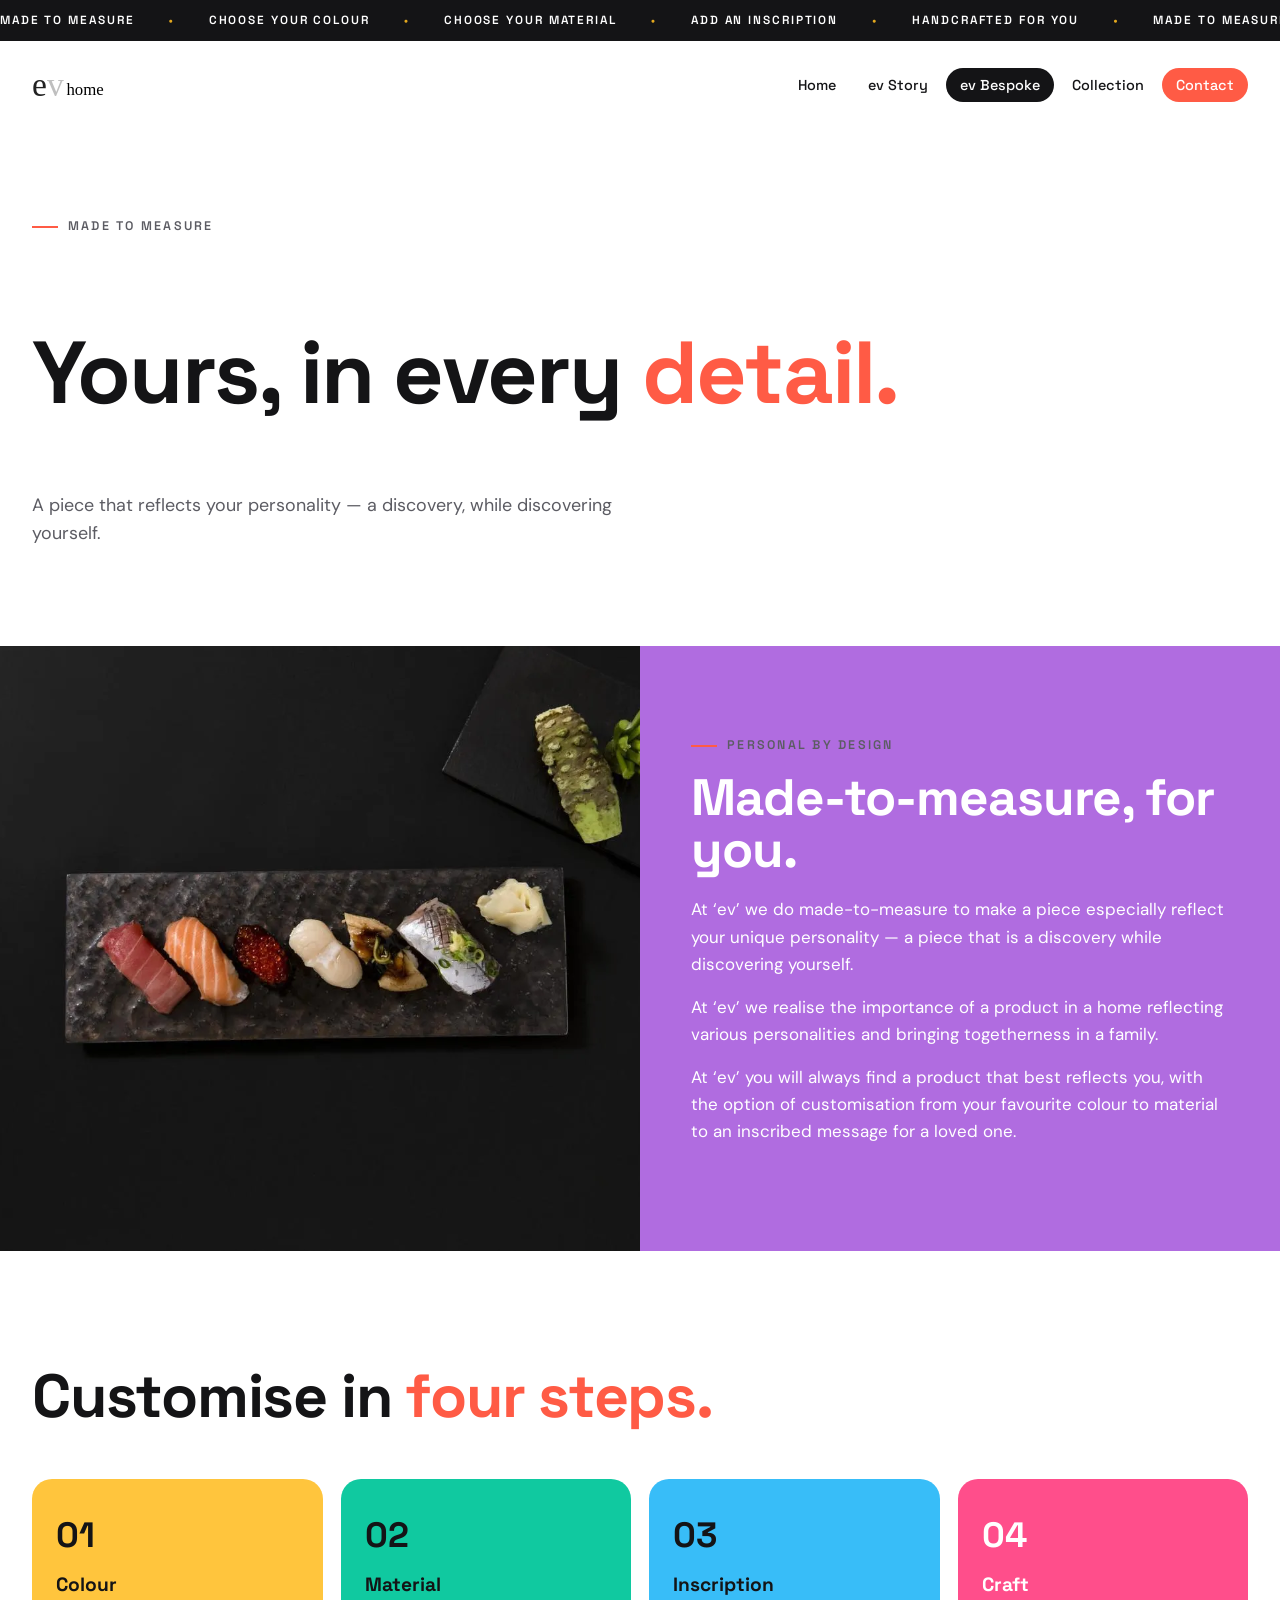
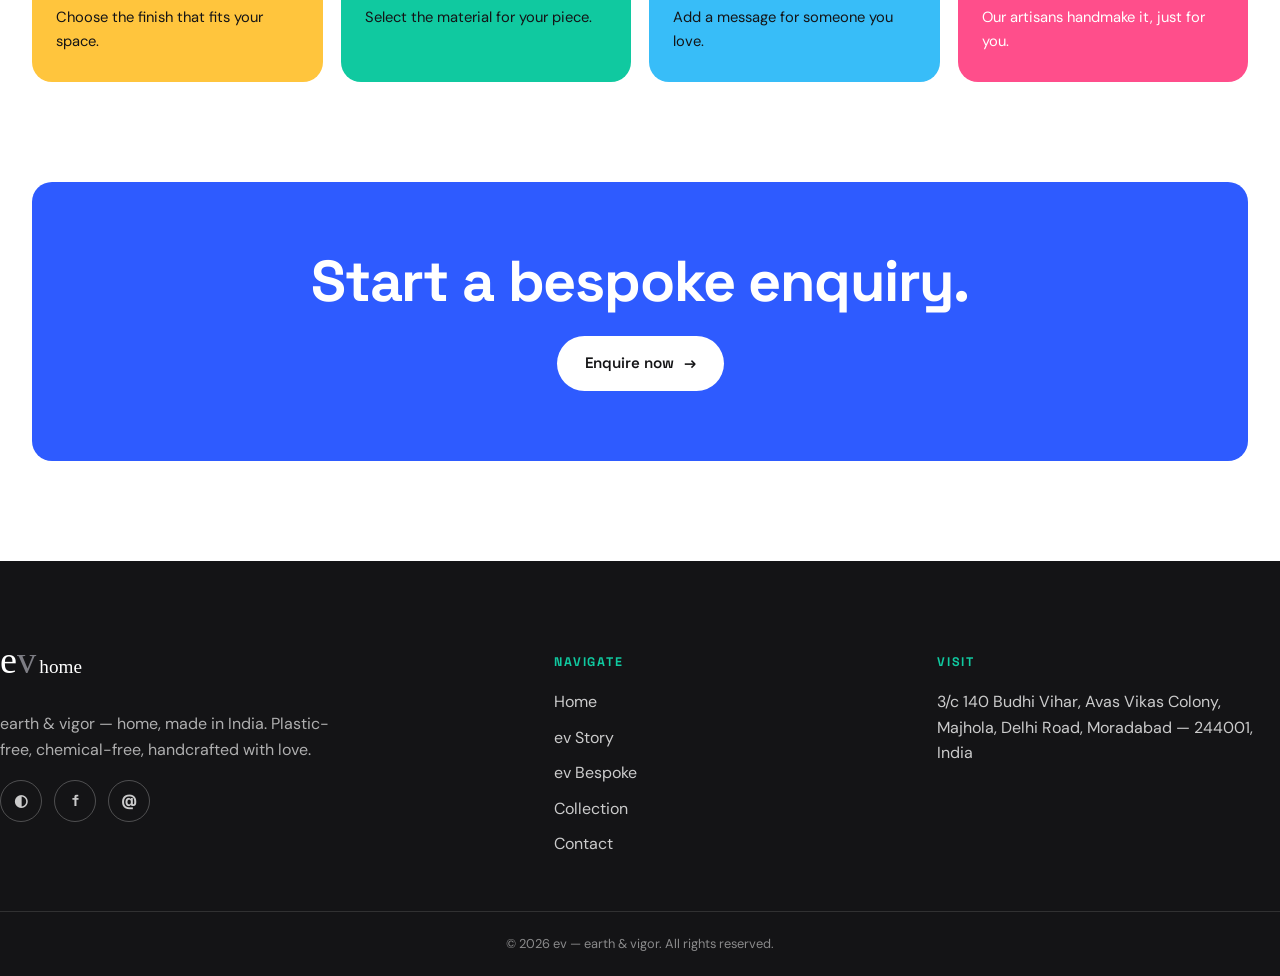
==== bespoke.html @ 155ddf4b "PDF revisions round 2: hero image slider, scrolling ev-promise band, black/mustard scrolling bar, wh" ====
<!doctype html>
<html lang="en">
<head>
  <meta charset="UTF-8" />
  <meta name="viewport" content="width=device-width, initial-scale=1.0" />
  <title>ev Bespoke — ev</title>
  <link rel="preconnect" href="https://fonts.googleapis.com" />
  <link rel="preconnect" href="https://fonts.gstatic.com" crossorigin />
  <link href="https://fonts.googleapis.com/css2?family=Space+Grotesk:wght@400;500;600;700&family=DM+Sans:opsz,wght@9..40,400;9..40,500;9..40,600&display=swap" rel="stylesheet" />
  <link rel="stylesheet" href="css/style.css" />
</head>
<body>

<div class="ticker" aria-hidden="true">
  <div class="ticker__track">
    <span>Made to measure</span><span>Choose your colour</span><span>Choose your material</span><span>Add an inscription</span><span>Handcrafted for you</span>
    <span>Made to measure</span><span>Choose your colour</span><span>Choose your material</span><span>Add an inscription</span><span>Handcrafted for you</span>
  </div>
</div>

<header class="site-header">
  <div class="wrap">
    <a href="index.html" class="logo" aria-label="ev — home"><span class="logo-e">e</span><span class="logo-v">v</span><span class="logo-home">home</span></a>
    <nav>
      <ul class="nav-links">
        <li><a href="index.html">Home</a></li>
        <li><a href="brand-story.html">ev Story</a></li>
        <li><a href="bespoke.html" aria-current="page">ev Bespoke</a></li>
        <li><a href="collection.html">Collection</a></li>
        <li><a href="contact.html" class="nav-cta">Contact</a></li>
      </ul>
    </nav>
    <button class="nav-toggle" aria-label="Toggle menu">&#9776;</button>
  </div>
</header>

<main>
  <section class="page-hero">
    <div class="wrap">
      <span class="eyebrow">Made to measure</span>
      <h1 class="reveal">Yours, in every <span style="color:var(--coral);">detail.</span></h1>
      <p class="reveal d1">A piece that reflects your personality — a discovery, while discovering yourself.</p>
    </div>
  </section>

  <section style="padding:0;">
    <div class="panel-grid">
      <div class="panel-media" style="background-image:url('images/story/table-setting.webp');"></div>
      <div class="panel-color bg-lilac reveal">
        <span class="eyebrow">Personal by design</span>
        <h2>Made-to-measure, for you.</h2>
        <p>At ‘ev’ we do made-to-measure to make a piece especially reflect your unique personality — a piece that is a discovery while discovering yourself.</p>
        <p>At ‘ev’ we realise the importance of a product in a home reflecting various personalities and bringing togetherness in a family.</p>
        <p>At ‘ev’ you will always find a product that best reflects you, with the option of customisation from your favourite colour to material to an inscribed message for a loved one.</p>
      </div>
    </div>
  </section>

  <section>
    <div class="wrap">
      <div class="section-head reveal"><h2 class="section-title">Customise in <span class="mark">four steps.</span></h2></div>
      <div class="steps">
        <div class="step reveal"><p class="num">01</p><p class="label">Colour</p><p>Choose the finish that fits your space.</p></div>
        <div class="step reveal d1"><p class="num">02</p><p class="label">Material</p><p>Select the material for your piece.</p></div>
        <div class="step reveal d2"><p class="num">03</p><p class="label">Inscription</p><p>Add a message for someone you love.</p></div>
        <div class="step reveal d3"><p class="num">04</p><p class="label">Craft</p><p>Our artisans handmake it, just for you.</p></div>
      </div>
    </div>
  </section>

  <section style="padding-top:0;">
    <div class="wrap">
      <div class="cta bg-cobalt reveal" style="color:#fff;">
        <h2>Start a bespoke enquiry.</h2>
        <a class="btn" style="background:#fff;color:var(--ink);" href="contact.html">Enquire now <span class="arrow">→</span></a>
      </div>
    </div>
  </section>
</main>

<footer class="site-footer">
  <div class="wrap footer-grid">
    <div>
      <p class="brand"><span class="logo-e">e</span><span class="logo-v">v</span><span class="logo-home">home</span></p>
      <p class="tag">earth &amp; vigor — home, made in India. Plastic-free, chemical-free, handcrafted with love.</p>
      <div class="social"><a href="#" aria-label="Instagram">◐</a><a href="#" aria-label="Facebook">f</a><a href="#" aria-label="Email">@</a></div>
    </div>
    <div>
      <p class="col-title">Navigate</p>
      <ul>
        <li><a href="index.html">Home</a></li>
        <li><a href="brand-story.html">ev Story</a></li>
        <li><a href="bespoke.html">ev Bespoke</a></li>
        <li><a href="collection.html">Collection</a></li>
        <li><a href="contact.html">Contact</a></li>
      </ul>
    </div>
    <div>
      <p class="col-title">Visit</p>
      <p>3/c 140 Budhi Vihar, Avas Vikas Colony, Majhola, Delhi Road, Moradabad — 244001, India</p>
    </div>
  </div>
  <div class="footer-bottom">&copy; 2026 ev — earth &amp; vigor. All rights reserved.</div>
</footer>

<button class="to-top" aria-label="Back to top">&#8593;</button>

<script src="js/data.js"></script>
<script src="js/gallery.js"></script>
</body>
</html>
---- css/style.css ----
/* =============================================================
   ev — earth & vigor  |  v2 design system
   Airy, playful, bold colour-blocks. Big full-bleed gallery.
   Logo stays Times New Roman two-tone (per brand doc).
   ============================================================= */

:root {
  --bg: #ffffff;
  --bg-soft: #f6f4ef;
  --ink: #141416;
  --ink-soft: #5c5c63;
  --line: #ecece6;

  /* bold playful accents */
  --coral: #ff5b45;
  --mint: #10c9a0;
  --yellow: #ffc53d;
  --cobalt: #2e5bff;
  --lilac: #b06ce0;
  --pink: #ff4e8b;
  --sky: #38bdf8;
  --lime: #b7e04a;
  --mustard: #e3a81e;

  /* logo colours straight from ev logo.docx */
  --logo-e: #222222;
  --logo-v: #bfbfbf;

  --font-display: "Space Grotesk", "Arial Narrow", sans-serif;
  --font-body: "DM Sans", system-ui, sans-serif;
  --font-logo: "Times New Roman", Times, serif;

  --radius: 20px;
  --shadow: 0 24px 60px rgba(20, 20, 22, 0.16);
  --wrap: 1280px;
}

* { box-sizing: border-box; }
html { scroll-behavior: smooth; }
body {
  margin: 0;
  background: var(--bg);
  color: var(--ink);
  font-family: var(--font-body);
  line-height: 1.6;
  -webkit-font-smoothing: antialiased;
  overflow-x: hidden;
}
a { color: inherit; text-decoration: none; }
img { max-width: 100%; display: block; }
::selection { background: var(--yellow); color: var(--ink); }

.wrap { max-width: var(--wrap); margin: 0 auto; padding: 0 32px; }

h1, h2, h3 { font-family: var(--font-display); font-weight: 700; letter-spacing: -0.02em; line-height: 1.02; }

.eyebrow {
  display: inline-flex; align-items: center; gap: 10px;
  font-family: var(--font-display);
  font-size: 0.78rem; font-weight: 600;
  letter-spacing: 0.18em; text-transform: uppercase;
  color: var(--ink-soft);
}
.eyebrow::before { content: ""; width: 26px; height: 2px; background: var(--coral); }

/* ---------- Ticker ---------- */
.ticker {
  background: var(--ink);
  color: #fff;
  overflow: hidden; white-space: nowrap;
}
.ticker__track { display: inline-flex; gap: 34px; padding: 11px 0; animation: marquee 30s linear infinite; will-change: transform; }
.ticker:hover .ticker__track { animation-play-state: paused; }
.ticker span { font-family: var(--font-display); font-size: 0.74rem; font-weight: 600; letter-spacing: 0.16em; text-transform: uppercase; display: inline-flex; align-items: center; gap: 34px; }
.ticker span::after { content: "●"; color: var(--mustard); font-size: 0.6em; }
@keyframes marquee { from { transform: translateX(0); } to { transform: translateX(-50%); } }

/* ---------- Header ---------- */
.site-header {
  position: sticky; top: 0; z-index: 60;
  background: rgba(255, 255, 255, 0.86);
  backdrop-filter: blur(12px);
  border-bottom: 1px solid transparent;
  transition: border-color 0.3s ease, box-shadow 0.3s ease;
}
.site-header.scrolled { border-color: var(--line); box-shadow: 0 6px 24px rgba(20, 20, 22, 0.05); }
.site-header .wrap { display: flex; align-items: center; justify-content: space-between; height: 88px; }

.logo { font-family: var(--font-logo); font-size: 2.1rem; line-height: 1; display: inline-flex; align-items: baseline; }
.logo-e { color: var(--logo-e); }
.logo-v { color: var(--logo-v); }
.logo-home { font-family: var(--font-logo); font-size: 0.5em; color: #000; margin-left: 0.16em; align-self: flex-end; padding-bottom: 0.16em; }

.nav-links { display: flex; gap: 4px; list-style: none; margin: 0; padding: 0; align-items: center; }
.nav-links a {
  font-family: var(--font-display);
  font-size: 0.9rem; font-weight: 500;
  color: var(--ink); padding: 8px 14px; border-radius: 999px;
  transition: background 0.2s ease, color 0.2s ease;
}
.nav-links a:hover { background: var(--bg-soft); }
.nav-links a[aria-current="page"] { background: var(--ink); color: #fff; }
.nav-cta { background: var(--coral) !important; color: #fff !important; }
.nav-cta:hover { background: var(--ink) !important; }

.nav-toggle { display: none; background: none; border: none; font-size: 1.7rem; cursor: pointer; color: var(--ink); }
@media (max-width: 900px) {
  .nav-toggle { display: block; }
  .nav-links {
    position: absolute; top: 100%; left: 0; right: 0;
    background: #fff; flex-direction: column; align-items: stretch;
    padding: 16px 24px 24px; gap: 6px;
    border-bottom: 1px solid var(--line); box-shadow: var(--shadow); display: none;
  }
  .nav-links.open { display: flex; }
  .nav-links a { padding: 12px 14px; font-size: 1rem; }
}

/* ---------- Buttons ---------- */
.btn {
  display: inline-flex; align-items: center; gap: 10px;
  font-family: var(--font-display); font-weight: 600; font-size: 0.95rem;
  background: var(--ink); color: #fff;
  padding: 15px 28px; border-radius: 999px;
  transition: transform 0.2s ease, background 0.25s ease, box-shadow 0.25s ease;
}
.btn:hover { transform: translateY(-3px); box-shadow: var(--shadow); background: var(--coral); }
.btn-coral { background: var(--coral); }
.btn-coral:hover { background: var(--ink); }
.btn-outline { background: transparent; color: var(--ink); border: 2px solid var(--ink); padding: 13px 26px; }
.btn-outline:hover { background: var(--ink); color: #fff; }
.btn .arrow { transition: transform 0.25s ease; }
.btn:hover .arrow { transform: translateX(5px); }

.link-arrow { font-family: var(--font-display); font-weight: 600; display: inline-flex; align-items: center; gap: 8px; color: var(--ink); }
.link-arrow::after { content: "→"; transition: transform 0.25s ease; }
.link-arrow:hover::after { transform: translateX(6px); }

/* ---------- Sections ---------- */
section { padding: 100px 0; }
.section-head { display: flex; align-items: flex-end; justify-content: space-between; gap: 24px; margin-bottom: 52px; flex-wrap: wrap; }
.section-title { font-size: clamp(2.2rem, 5vw, 3.8rem); margin: 14px 0 0; }
.section-title .mark { color: var(--coral); }

/* ---------- Hero ---------- */
.hero { padding: 60px 0 40px; position: relative; overflow: hidden; }
.hero-grid { display: grid; grid-template-columns: 1.15fr 0.85fr; gap: 56px; align-items: center; }
.hero h1 { font-size: clamp(2.6rem, 6.5vw, 5.4rem); margin: 18px 0 0; }
.type-wrap { display: block; min-height: 1.1em; }
.type { color: var(--coral); }
.caret { display: inline-block; width: 3px; height: 0.92em; background: var(--ink); margin-left: 4px; transform: translateY(0.12em); animation: blink 1s steps(1) infinite; }
@keyframes blink { 50% { opacity: 0; } }
.hero-lead { font-size: 1.12rem; color: var(--ink-soft); max-width: 44ch; margin: 26px 0 32px; }
.hero-actions { display: flex; gap: 14px; flex-wrap: wrap; }

.hero-media { position: relative; }
.hero-media .frame {
  position: relative; z-index: 2; border-radius: var(--radius); overflow: hidden;
  aspect-ratio: 4 / 5; box-shadow: var(--shadow);
}
.hero-media .frame img { width: 100%; height: 100%; object-fit: cover; }
.hero-media .blk {
  position: absolute; z-index: 1; border-radius: var(--radius);
}
.hero-media .blk-1 { inset: -22px -22px auto auto; width: 62%; height: 62%; background: var(--yellow); }
.hero-media .blk-2 { left: -26px; bottom: -26px; width: 46%; height: 46%; background: var(--mint); border-radius: 50%; }
.hero-badge {
  position: absolute; z-index: 3; right: -14px; bottom: 30px;
  background: var(--cobalt); color: #fff; font-family: var(--font-display); font-weight: 700;
  width: 108px; height: 108px; border-radius: 50%; display: grid; place-items: center; text-align: center;
  font-size: 0.82rem; line-height: 1.15; padding: 10px; transform: rotate(-8deg);
  box-shadow: var(--shadow);
}

/* ---------- Gallery (bordered white cards, 3 per row) ---------- */
.gallery-full { max-width: var(--wrap); margin: 0 auto; padding: 0 32px; }
.gallery-head { max-width: var(--wrap); margin: 0 auto 8px; padding: 0 32px; }
.gallery-grid { display: grid; grid-template-columns: repeat(3, 1fr); gap: 22px; }
.tile {
  position: relative; overflow: hidden;
  background: #fff; border: 2px solid var(--line); border-radius: var(--radius);
  display: flex; flex-direction: column;
  transition: transform 0.28s ease, box-shadow 0.28s ease;
}
.tile:hover { transform: translateY(-6px); box-shadow: var(--shadow); }
.tile .thumb { position: relative; aspect-ratio: 4 / 3; overflow: hidden; background: var(--bg-soft); }
.tile .thumb img { width: 100%; height: 100%; object-fit: cover; transition: transform 0.6s cubic-bezier(0.2, 0.7, 0.2, 1); }
.tile:hover .thumb img { transform: scale(1.06); }
.tile .num { position: absolute; right: 14px; top: 13px; z-index: 3; font-family: var(--font-display); font-weight: 700; font-size: 0.82rem; background: #fff; border-radius: 999px; padding: 3px 11px; box-shadow: var(--shadow-sm, 0 4px 14px rgba(20,20,22,.1)); }
.tile .meta { padding: 17px 20px; display: flex; align-items: center; justify-content: space-between; gap: 12px; }
.tile .meta .cat { display: block; font-family: var(--font-display); font-size: 0.68rem; font-weight: 700; letter-spacing: 0.14em; text-transform: uppercase; }
.tile .meta .name { display: block; font-family: var(--font-display); font-weight: 700; font-size: 1.06rem; margin-top: 3px; color: var(--ink); }
.tile .go { flex: none; width: 38px; height: 38px; border-radius: 50%; display: grid; place-items: center; border: 2px solid var(--ink); transition: background 0.25s ease, color 0.25s ease; }
.tile:hover .go { background: var(--ink); color: #fff; }
.tile .image-placeholder { position: absolute; inset: 0; display: grid; place-items: center; color: rgba(20,20,22,0.5); font-family: var(--font-display); font-weight: 600; text-align: center; }

/* rotating accent: coloured border + coloured category label */
.tile:nth-child(6n+1) { border-color: var(--mustard); } .tile:nth-child(6n+1) .cat { color: var(--mustard); }
.tile:nth-child(6n+2) { border-color: var(--coral); }   .tile:nth-child(6n+2) .cat { color: var(--coral); }
.tile:nth-child(6n+3) { border-color: var(--mint); }    .tile:nth-child(6n+3) .cat { color: var(--mint); }
.tile:nth-child(6n+4) { border-color: var(--cobalt); }  .tile:nth-child(6n+4) .cat { color: var(--cobalt); }
.tile:nth-child(6n+5) { border-color: var(--lilac); }   .tile:nth-child(6n+5) .cat { color: var(--lilac); }
.tile:nth-child(6n+6) { border-color: var(--pink); }    .tile:nth-child(6n+6) .cat { color: var(--pink); }

/* ---------- Quote bars (dividers) ---------- */
.quote-feature { background: var(--ink); color: #fff; text-align: center; padding: 76px 8%; }
.quote-feature q { display: block; font-family: var(--font-display); font-style: italic; font-weight: 500; font-size: clamp(1.5rem, 3.6vw, 2.6rem); line-height: 1.3; max-width: 22ch; margin: 0 auto; }
.quote-feature .by { display: block; margin-top: 22px; font-family: var(--font-display); font-weight: 600; font-size: 0.82rem; letter-spacing: 0.14em; text-transform: uppercase; color: var(--mustard); }
.quotebar { background: var(--ink); color: #fff; overflow: hidden; white-space: nowrap; padding: 20px 0; }
.quotebar__track { display: inline-flex; gap: 60px; animation: marquee 34s linear infinite; will-change: transform; }
.quotebar:hover .quotebar__track { animation-play-state: paused; }
.quotebar span { font-family: var(--font-display); font-style: normal; font-weight: 600; font-size: clamp(1.05rem, 2.3vw, 1.55rem); display: inline-flex; align-items: center; gap: 60px; }
.quotebar span::after { content: "✦"; color: var(--mustard); font-size: 0.6em; }

/* ---------- Image with mustard border ---------- */
.framed-mustard { border: 10px solid var(--mustard); border-radius: var(--radius); overflow: hidden; box-shadow: var(--shadow); }
.framed-mustard img { width: 100%; height: 100%; object-fit: cover; display: block; }

/* ---------- Testimonial ---------- */
.testimonial { text-align: center; max-width: 900px; margin: 0 auto; }
.testimonial .stars { color: var(--mustard); font-size: 1.4rem; letter-spacing: 4px; }
.testimonial q { display: block; font-family: var(--font-display); font-style: italic; font-weight: 500; font-size: clamp(1.6rem, 4vw, 2.8rem); line-height: 1.3; max-width: 22ch; margin: 22px auto; }
.testimonial .by { font-family: var(--font-display); font-weight: 700; font-size: 1.05rem; }
.testimonial .role { color: var(--ink-soft); font-size: 0.9rem; }

/* ---------- ev story split (white text + image collage) ---------- */
.split-story { display: grid; grid-template-columns: 1fr 1.05fr; gap: 44px; align-items: center; }
.story-copy { padding: 6px 0; display: flex; flex-direction: column; justify-content: center; }
.story-copy h2 { font-size: clamp(2rem, 4vw, 3.2rem); margin: 14px 0 18px; }
.story-copy p { margin: 0 0 14px; color: var(--ink-soft); font-size: 1.05rem; }
.story-collage { display: grid; grid-template-columns: 1fr 1fr; gap: 14px; }
.story-collage img { width: 100%; height: 100%; object-fit: cover; border-radius: 16px; aspect-ratio: 1 / 1; }
.story-collage img:nth-child(1) { grid-row: span 2; aspect-ratio: 3 / 5; }
.framed-mustard { min-height: 360px; }
@media (max-width: 900px) { .split-story { grid-template-columns: 1fr; gap: 28px; } .story-collage img:nth-child(1) { grid-row: auto; aspect-ratio: 1 / 1; } }

/* ---------- Hero image slider (cross-fade) ---------- */
.hero-slider { position: relative; width: 100%; height: 100%; }
.hero-slider .slide { position: absolute; inset: 0; opacity: 0; transition: opacity 1.1s ease; }
.hero-slider .slide.active { opacity: 1; }
.hero-slider .slide img { width: 100%; height: 100%; object-fit: cover; }

/* ---------- Creative testimonial (mustard card) ---------- */
.testi { max-width: 720px; margin: 0 auto; position: relative; }
.testi-card { background: var(--mustard); color: var(--ink); border-radius: 26px; padding: 56px 46px 44px; position: relative; text-align: center; }
.testi-mark { position: absolute; top: -28px; right: 34px; width: 66px; height: 66px; border-radius: 18px; background: var(--ink); color: var(--mustard); display: grid; place-items: center; font-family: var(--font-display); font-weight: 700; font-size: 2.6rem; line-height: 0; padding-top: 18px; }
.testi-stars { color: var(--ink); font-size: 1.15rem; letter-spacing: 5px; margin-bottom: 16px; }
.testi-quote { font-family: var(--font-display); font-style: italic; font-weight: 500; font-size: clamp(1.3rem, 2.9vw, 2rem); line-height: 1.35; margin: 0; }
.testi-avatar { width: 74px; height: 74px; border-radius: 50%; background: var(--ink); color: var(--mustard); display: grid; place-items: center; font-family: var(--font-display); font-weight: 700; font-size: 1.4rem; margin: 34px auto 12px; border: 4px solid #fff; }
.testi .by { font-family: var(--font-display); font-weight: 700; font-size: 1.05rem; }
.testi .role { color: rgba(20,20,22,0.72); font-size: 0.9rem; }

/* ---------- Colour-block panel (story / about) ---------- */
.panel { border-radius: 0; }
.panel-grid { display: grid; grid-template-columns: 1fr 1fr; gap: 0; align-items: stretch; }
.panel-color { padding: 90px 8%; display: flex; flex-direction: column; justify-content: center; }
.panel-color h2 { font-size: clamp(2rem, 4vw, 3.2rem); margin: 16px 0 20px; }
.panel-color p { font-size: 1.06rem; margin: 0 0 16px; }
.panel-media { min-height: 420px; background-size: cover; background-position: center; }
.bg-coral { background: var(--coral); color: #fff; } .bg-coral .eyebrow, .bg-coral .eyebrow::before { color: #fff; }
.bg-mint { background: var(--mint); } .bg-yellow { background: var(--yellow); }
.bg-cobalt { background: var(--cobalt); color: #fff; } .bg-cobalt .eyebrow { color: #fff; } .bg-cobalt .eyebrow::before { background: var(--yellow); }
.bg-lilac { background: var(--lilac); color: #fff; }
.bg-ink { background: var(--ink); color: #fff; } .bg-ink .eyebrow { color: #fff; }
.bg-mustard { background: var(--mustard); color: var(--ink); }
.bg-mustard .eyebrow { color: var(--ink); } .bg-mustard .eyebrow::before { background: var(--ink); }

/* ---------- Big word marquee ---------- */
.wordmarquee { background: var(--ink); color: #fff; padding: 22px 0; overflow: hidden; white-space: nowrap; }
.wordmarquee__track { display: inline-flex; gap: 44px; animation: marquee 26s linear infinite; will-change: transform; }
.wordmarquee span { font-family: var(--font-display); font-weight: 700; font-size: clamp(1.5rem, 3.2vw, 2.6rem); display: inline-flex; align-items: center; gap: 44px; }
.wordmarquee span::after { content: "✦"; color: var(--mint); font-size: 0.6em; }
.wordmarquee .o { color: transparent; -webkit-text-stroke: 1.5px #fff; }

/* ---------- Features (playful cards) ---------- */
.cards { display: grid; grid-template-columns: repeat(3, 1fr); gap: 22px; }
.card { border-radius: var(--radius); padding: 34px 30px; color: var(--ink); transition: transform 0.28s ease; }
.card:hover { transform: translateY(-8px); }
.card:nth-child(1) { background: var(--yellow); }
.card:nth-child(2) { background: var(--mint); }
.card:nth-child(3) { background: var(--lilac); color: #fff; }
.card .emoji { font-size: 2rem; }
.card h3 { font-size: 1.4rem; margin: 16px 0 8px; }
.card p { margin: 0; font-size: 0.98rem; }

/* ---------- Prose ---------- */
.prose { max-width: 62ch; }
.prose p { margin: 0 0 18px; color: var(--ink-soft); font-size: 1.05rem; }
.lede { font-family: var(--font-display); font-size: 1.35rem; font-weight: 500; color: var(--ink); line-height: 1.35; }

/* ---------- Steps ---------- */
.steps { display: grid; grid-template-columns: repeat(4, 1fr); gap: 18px; }
.step { border-radius: var(--radius); padding: 28px 24px; background: var(--bg-soft); transition: transform 0.28s ease; }
.step:hover { transform: translateY(-6px); }
.step:nth-child(4n+1){background:var(--yellow);} .step:nth-child(4n+2){background:var(--mint);} .step:nth-child(4n+3){background:var(--sky);} .step:nth-child(4n+4){background:var(--pink);color:#fff;}
.step .num { font-family: var(--font-display); font-weight: 700; font-size: 2.2rem; }
.step .label { font-family: var(--font-display); font-weight: 700; font-size: 1.2rem; margin: 6px 0 6px; }
.step p { margin: 0; font-size: 0.92rem; }

/* ---------- Page hero (inner) ---------- */
.page-hero { padding: 80px 0; }
.page-hero .eyebrow { margin-bottom: 18px; }
.page-hero h1 { font-size: clamp(2.8rem, 7vw, 5.5rem); }
.page-hero p { max-width: 54ch; color: var(--ink-soft); font-size: 1.12rem; margin-top: 22px; }
.page-hero.on-color { color: #fff; }
.page-hero.on-color .eyebrow, .page-hero.on-color .eyebrow::before { color: #fff; }
.page-hero.on-color p { color: rgba(255,255,255,0.9); }

/* ---------- Quotes ---------- */
.quotes { display: grid; grid-template-columns: repeat(2, 1fr); gap: 22px; }
.quote { border-radius: var(--radius); padding: 34px; background: var(--bg-soft); }
.quote:nth-child(1){background:var(--mint);} .quote:nth-child(2){background:var(--yellow);}
.quote p { font-family: var(--font-display); font-size: 1.3rem; font-weight: 500; line-height: 1.4; margin: 0 0 16px; }
.quote cite { font-style: normal; font-weight: 600; font-family: var(--font-display); }

/* ---------- Contact ---------- */
.contact-grid { display: grid; grid-template-columns: repeat(3, 1fr); gap: 20px; margin-bottom: 52px; }
.contact-card { border-radius: var(--radius); padding: 30px; transition: transform 0.28s ease; }
.contact-card:hover { transform: translateY(-6px); }
.contact-card:nth-child(1){background:var(--yellow);} .contact-card:nth-child(2){background:var(--mint);} .contact-card:nth-child(3){background:var(--sky);}
.contact-card .label { font-family: var(--font-display); font-weight: 700; letter-spacing: 0.02em; text-transform: uppercase; font-size: 0.8rem; margin-bottom: 10px; }
form.contact-form { max-width: 680px; display: flex; flex-direction: column; gap: 18px; }
form.contact-form .row { display: grid; grid-template-columns: 1fr 1fr; gap: 18px; }
form.contact-form label { display: block; font-family: var(--font-display); font-weight: 600; font-size: 0.85rem; margin-bottom: 7px; }
form.contact-form input, form.contact-form textarea {
  width: 100%; border: 2px solid var(--line); background: #fff; border-radius: 12px;
  padding: 14px 16px; font-family: var(--font-body); font-size: 1rem; transition: border-color 0.2s ease;
}
form.contact-form input:focus, form.contact-form textarea:focus { outline: none; border-color: var(--coral); }
form.contact-form button { align-self: flex-start; border: none; cursor: pointer; }

/* ---------- Founder ---------- */
.founder-grid { display: grid; grid-template-columns: repeat(2, 1fr); gap: 16px; max-width: 480px; }
.founder-grid .ph { aspect-ratio: 3/4; border-radius: var(--radius); display: grid; place-items: center; font-family: var(--font-display); font-weight: 600; color: var(--ink); }
.founder-grid .ph:nth-child(1){background:var(--mint);} .founder-grid .ph:nth-child(2){background:var(--yellow);}

/* ---------- CTA ---------- */
.cta { border-radius: var(--radius); padding: 70px 8%; text-align: center; }
.cta h2 { font-size: clamp(2rem, 5vw, 3.6rem); margin: 0 0 26px; }

/* ---------- Certifications ---------- */
.badges { display: flex; gap: 14px; flex-wrap: wrap; justify-content: center; }
.badge { display: inline-flex; align-items: center; gap: 9px; padding: 12px 20px; border-radius: 999px; background: #fff; border: 2px solid var(--ink); font-family: var(--font-display); font-weight: 600; font-size: 0.85rem; }
.badge span { font-size: 1.1rem; }

/* ---------- Footer ---------- */
.site-footer { background: var(--ink); color: #fff; }
.footer-grid { display: grid; grid-template-columns: 1.5fr 1fr 1fr; gap: 40px; padding: 80px 0 44px; }
.footer-grid .brand { font-family: var(--font-logo); font-size: 2.4rem; line-height: 1; display: inline-flex; align-items: baseline; margin: 0 0 16px; }
.footer-grid .brand .logo-e { color: #fff; } .footer-grid .brand .logo-v { color: #7d7d84; } .footer-grid .brand .logo-home { color: #fff; }
.footer-grid .tag { color: rgba(255,255,255,0.66); max-width: 32ch; }
.footer-grid .col-title { font-family: var(--font-display); font-weight: 700; font-size: 0.78rem; letter-spacing: 0.14em; text-transform: uppercase; color: var(--mint); margin-bottom: 16px; }
.footer-grid ul { list-style: none; margin: 0; padding: 0; }
.footer-grid li { margin-bottom: 10px; }
.footer-grid a, .footer-grid p { color: rgba(255,255,255,0.78); }
.footer-grid a:hover { color: var(--yellow); }
.social { display: flex; gap: 12px; margin-top: 18px; }
.social a { width: 42px; height: 42px; border-radius: 50%; display: grid; place-items: center; border: 1.5px solid rgba(255,255,255,0.25); font-family: var(--font-display); font-weight: 700; transition: background 0.25s ease, color 0.25s ease, transform 0.25s ease; }
.social a:hover { background: var(--coral); border-color: var(--coral); transform: translateY(-3px); }
.footer-bottom { border-top: 1px solid rgba(255,255,255,0.12); padding: 22px 0; text-align: center; font-size: 0.8rem; color: rgba(255,255,255,0.5); }

/* ---------- Reveal ---------- */
.reveal { opacity: 0; transform: translateY(30px); transition: opacity 0.7s ease, transform 0.7s ease; }
.reveal.in { opacity: 1; transform: none; }
.reveal.d1 { transition-delay: 0.09s; } .reveal.d2 { transition-delay: 0.18s; } .reveal.d3 { transition-delay: 0.27s; }
/* gallery tiles reveal without vertical shift (keeps grid tidy) */
.tile.reveal { transform: scale(0.98); } .tile.reveal.in { transform: none; }

.to-top { position: fixed; right: 22px; bottom: 22px; z-index: 70; width: 50px; height: 50px; border-radius: 50%; background: var(--ink); color: #fff; display: grid; place-items: center; font-size: 1.2rem; cursor: pointer; opacity: 0; transform: translateY(14px); pointer-events: none; transition: opacity 0.3s ease, transform 0.3s ease, background 0.25s ease; box-shadow: var(--shadow); }
.to-top.show { opacity: 1; transform: none; pointer-events: auto; }
.to-top:hover { background: var(--coral); }

.todo-note { color: rgba(20,20,22,0.45); font-size: 0.9rem; }

/* ---------- Responsive ---------- */
@media (max-width: 900px) {
  section { padding: 72px 0; }
  .hero-grid { grid-template-columns: 1fr; gap: 40px; }
  .hero-media { max-width: 440px; }
  .gallery-grid { grid-template-columns: repeat(2, 1fr); }
  .panel-grid { grid-template-columns: 1fr; }
  .panel-media { min-height: 300px; order: -1; }
  .cards { grid-template-columns: 1fr; }
  .steps { grid-template-columns: 1fr 1fr; }
  .quotes, .contact-grid { grid-template-columns: 1fr; }
  .footer-grid { grid-template-columns: 1fr; gap: 30px; }
}
@media (max-width: 560px) {
  .wrap { padding: 0 20px; }
  .steps { grid-template-columns: 1fr; }
  form.contact-form .row { grid-template-columns: 1fr; }
  .gallery-grid { grid-template-columns: 1fr; }
}

@media (prefers-reduced-motion: reduce) {
  *, *::before, *::after { animation-duration: 0.001ms !important; animation-iteration-count: 1 !important; transition-duration: 0.001ms !important; }
  .reveal { opacity: 1; transform: none; }
  .caret { display: none; }
}
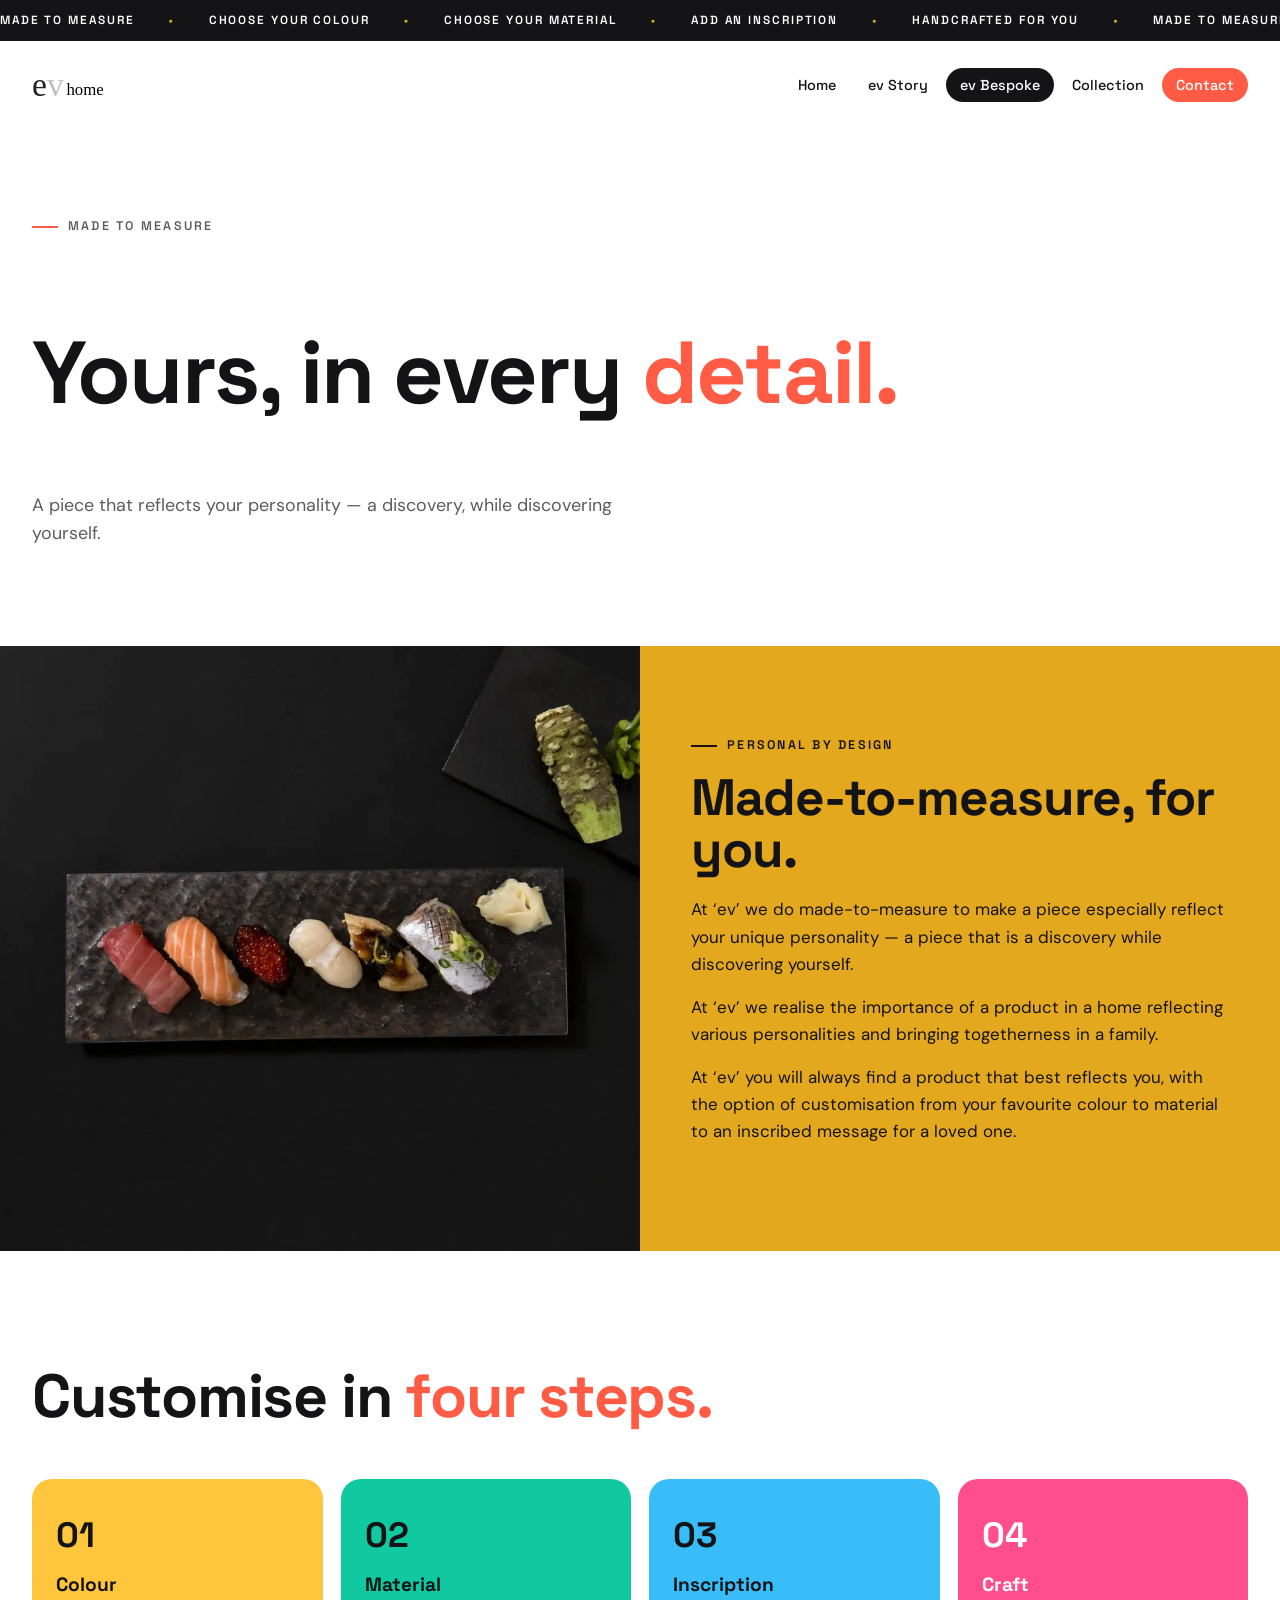
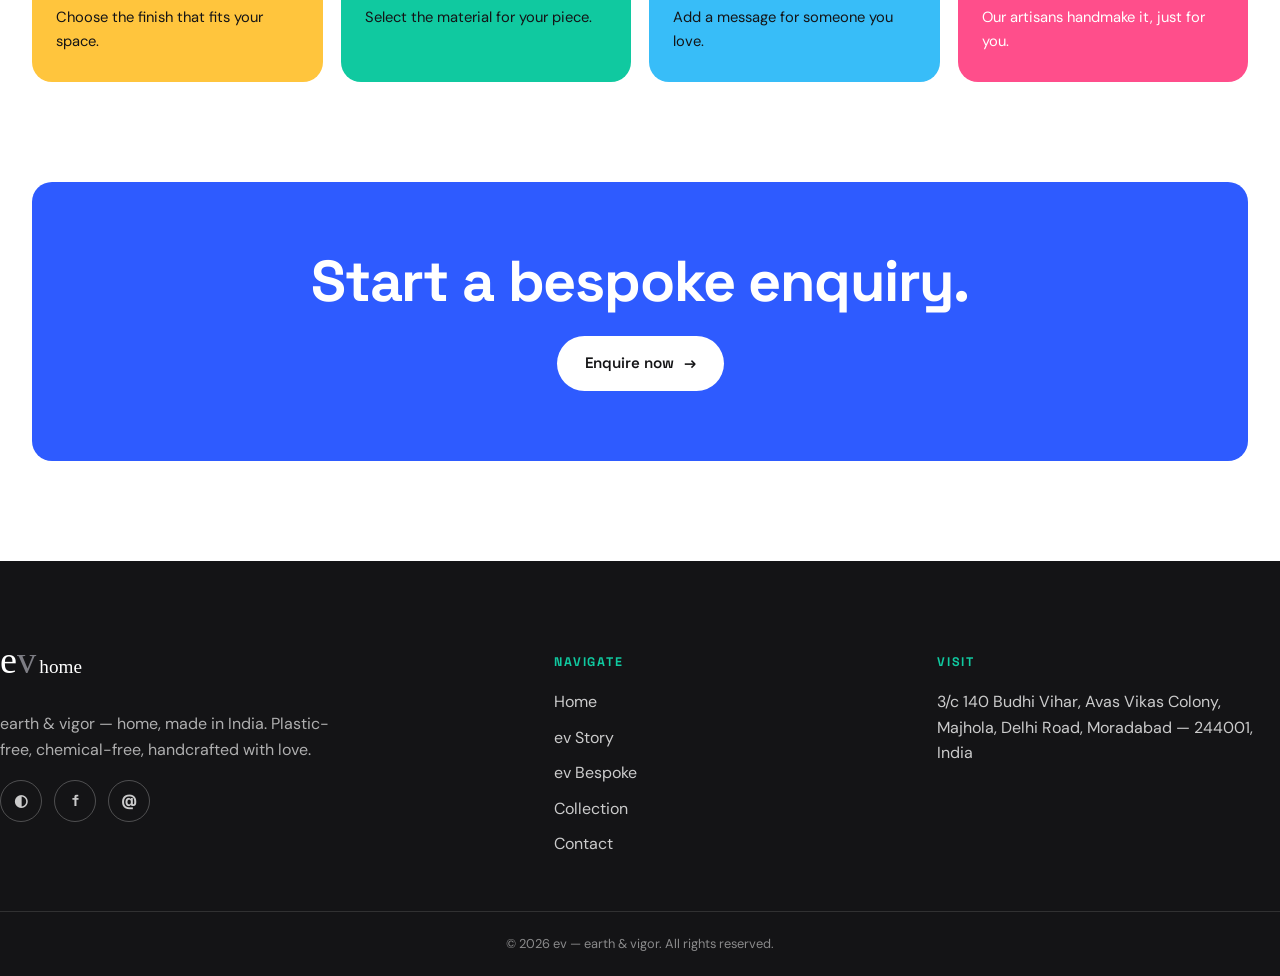
==== commit 27ad061b: "Round 3 tweaks: red 'home' on ev Story, mustard bespoke panel, +1 product (even 15-item gallery), An" ====
--- a/bespoke.html
+++ b/bespoke.html
@@ -46,7 +46,7 @@
   <section style="padding:0;">
     <div class="panel-grid">
       <div class="panel-media" style="background-image:url('images/story/table-setting.webp');"></div>
-      <div class="panel-color bg-lilac reveal">
+      <div class="panel-color bg-mustard reveal">
         <span class="eyebrow">Personal by design</span>
         <h2>Made-to-measure, for you.</h2>
         <p>At ‘ev’ we do made-to-measure to make a piece especially reflect your unique personality — a piece that is a discovery while discovering yourself.</p>
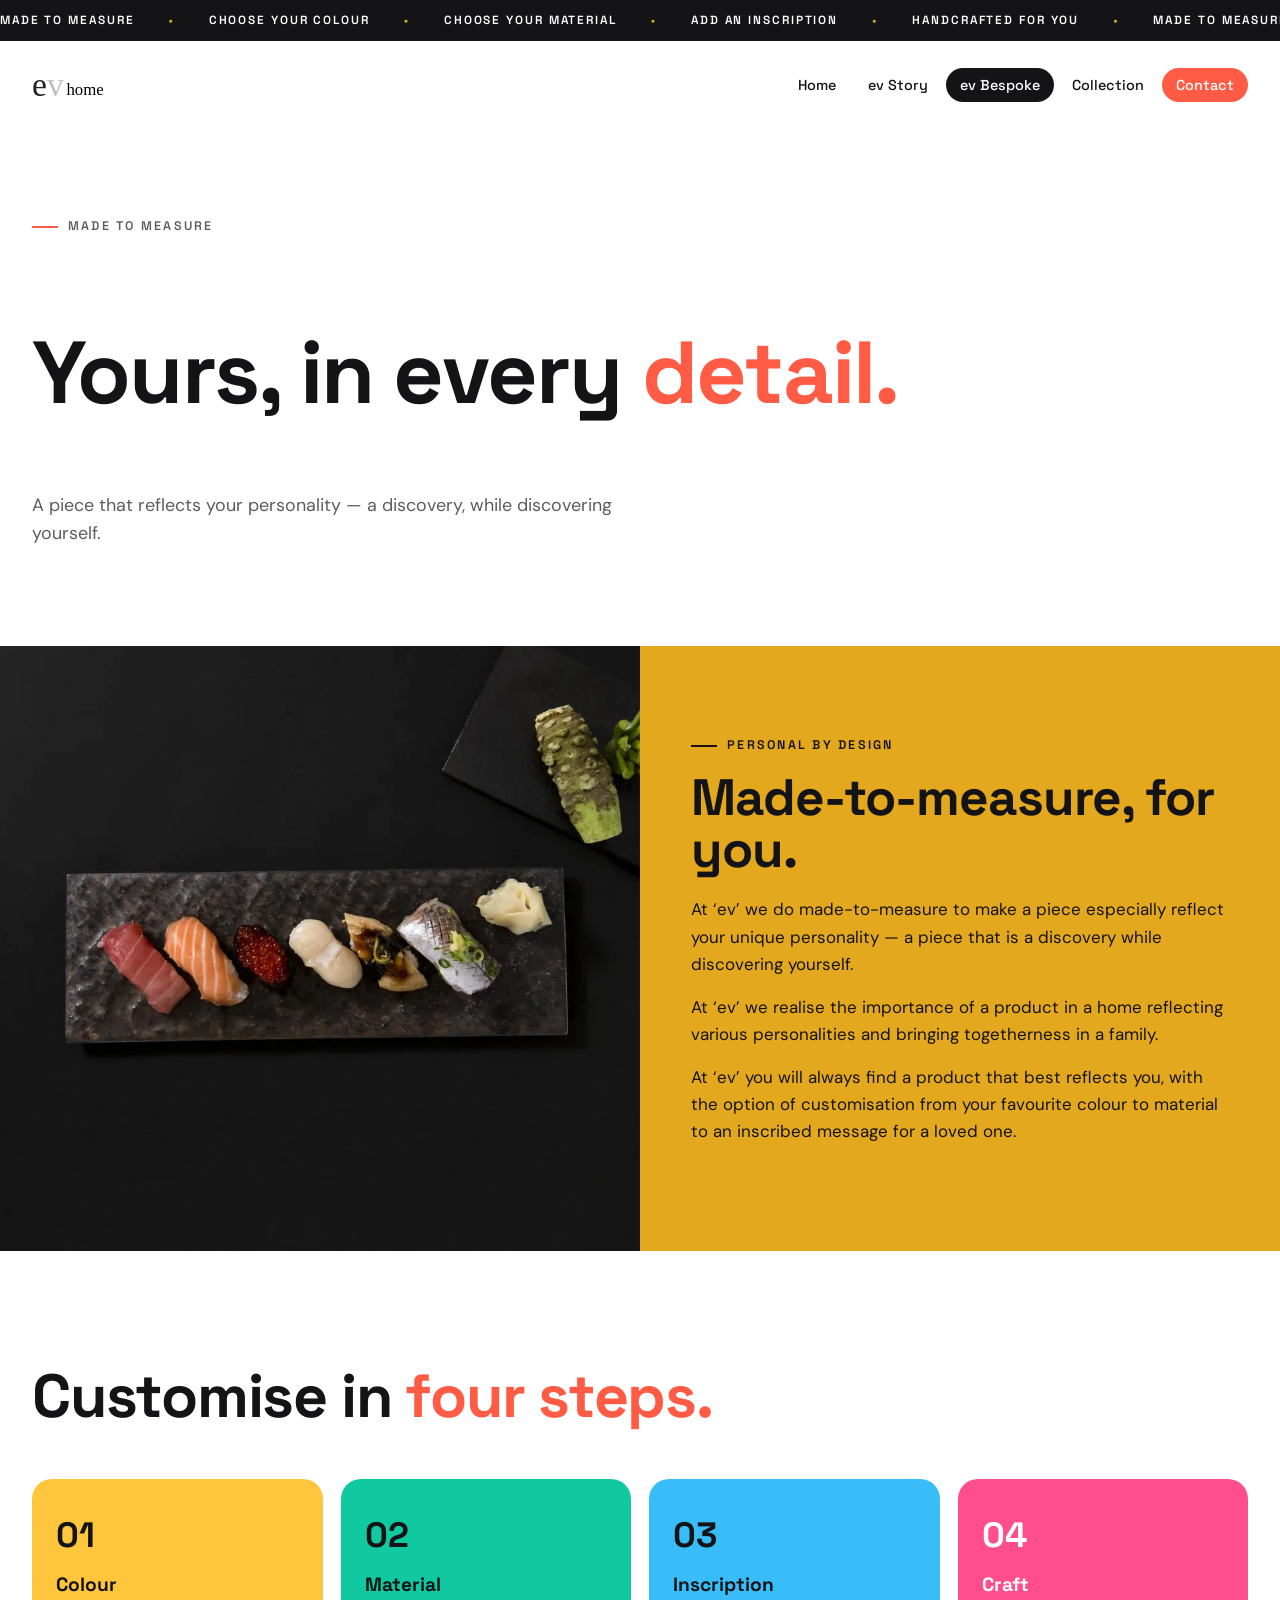
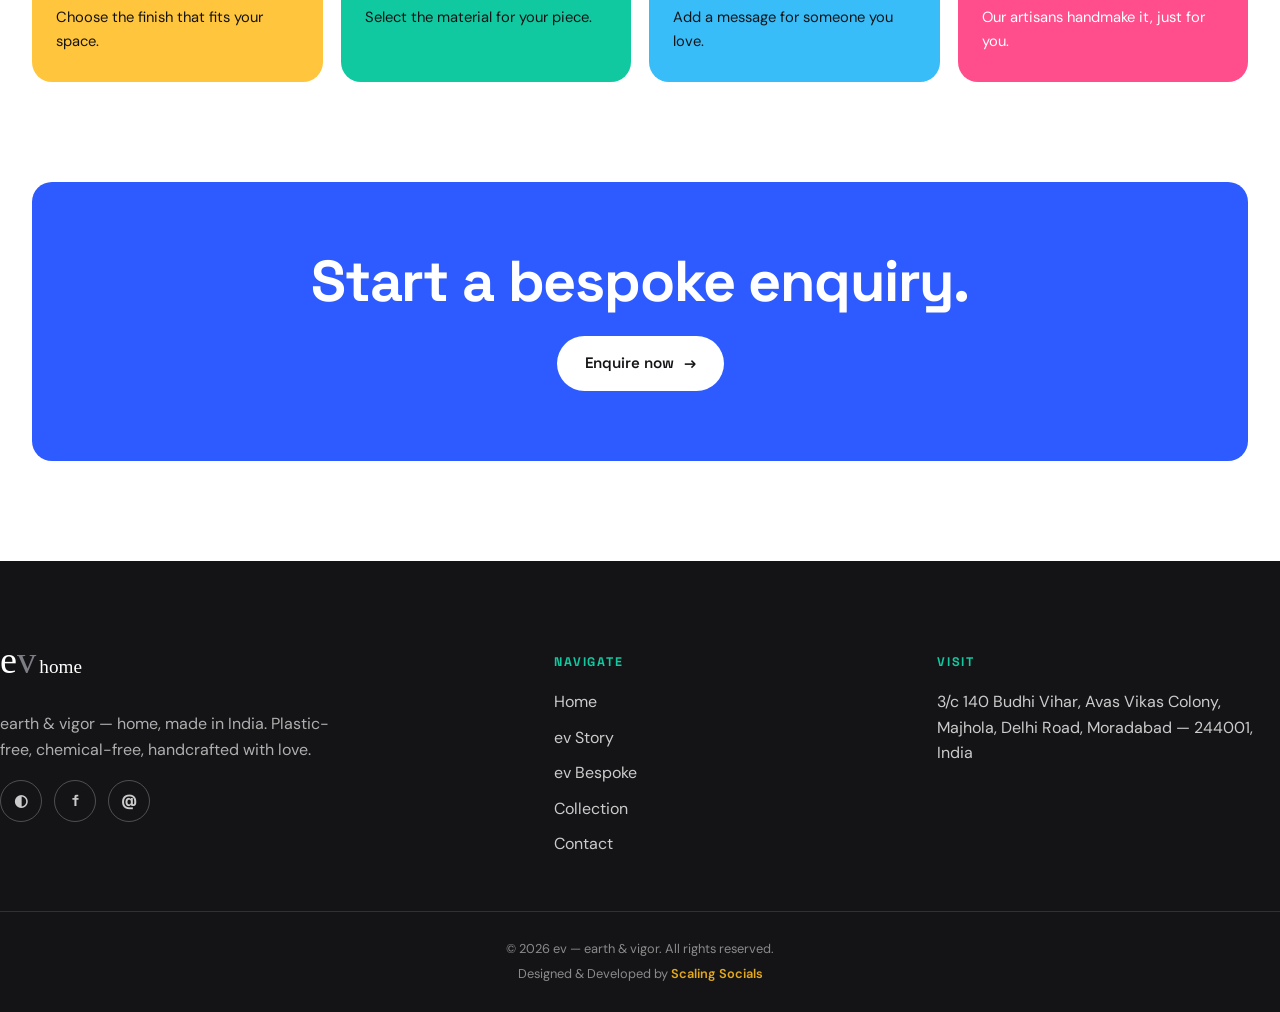
==== commit 0c99900b: "Add 'Designed & Developed by Scaling Socials' credit (mustard link) to footer on all pages Co-Author" ====
--- a/bespoke.html
+++ b/bespoke.html
@@ -100,7 +100,10 @@
       <p>3/c 140 Budhi Vihar, Avas Vikas Colony, Majhola, Delhi Road, Moradabad — 244001, India</p>
     </div>
   </div>
-  <div class="footer-bottom">&copy; 2026 ev — earth &amp; vigor. All rights reserved.</div>
+  <div class="footer-bottom">
+    <p>© 2026 ev — earth &amp; vigor. All rights reserved.</p>
+    <p class="credit">Designed &amp; Developed by <a href="https://scalingsocials.com" target="_blank" rel="noopener">Scaling Socials</a></p>
+  </div>
 </footer>
 
 <button class="to-top" aria-label="Back to top">&#8593;</button>
--- a/css/style.css
+++ b/css/style.css
@@ -358,6 +358,9 @@
 .social a { width: 42px; height: 42px; border-radius: 50%; display: grid; place-items: center; border: 1.5px solid rgba(255,255,255,0.25); font-family: var(--font-display); font-weight: 700; transition: background 0.25s ease, color 0.25s ease, transform 0.25s ease; }
 .social a:hover { background: var(--coral); border-color: var(--coral); transform: translateY(-3px); }
 .footer-bottom { border-top: 1px solid rgba(255,255,255,0.12); padding: 22px 0; text-align: center; font-size: 0.8rem; color: rgba(255,255,255,0.5); }
+.footer-bottom p { margin: 5px 0; }
+.footer-bottom .credit a { color: var(--mustard); font-weight: 600; transition: opacity 0.2s ease; }
+.footer-bottom .credit a:hover { opacity: 0.8; }
 
 /* ---------- Reveal ---------- */
 .reveal { opacity: 0; transform: translateY(30px); transition: opacity 0.7s ease, transform 0.7s ease; }
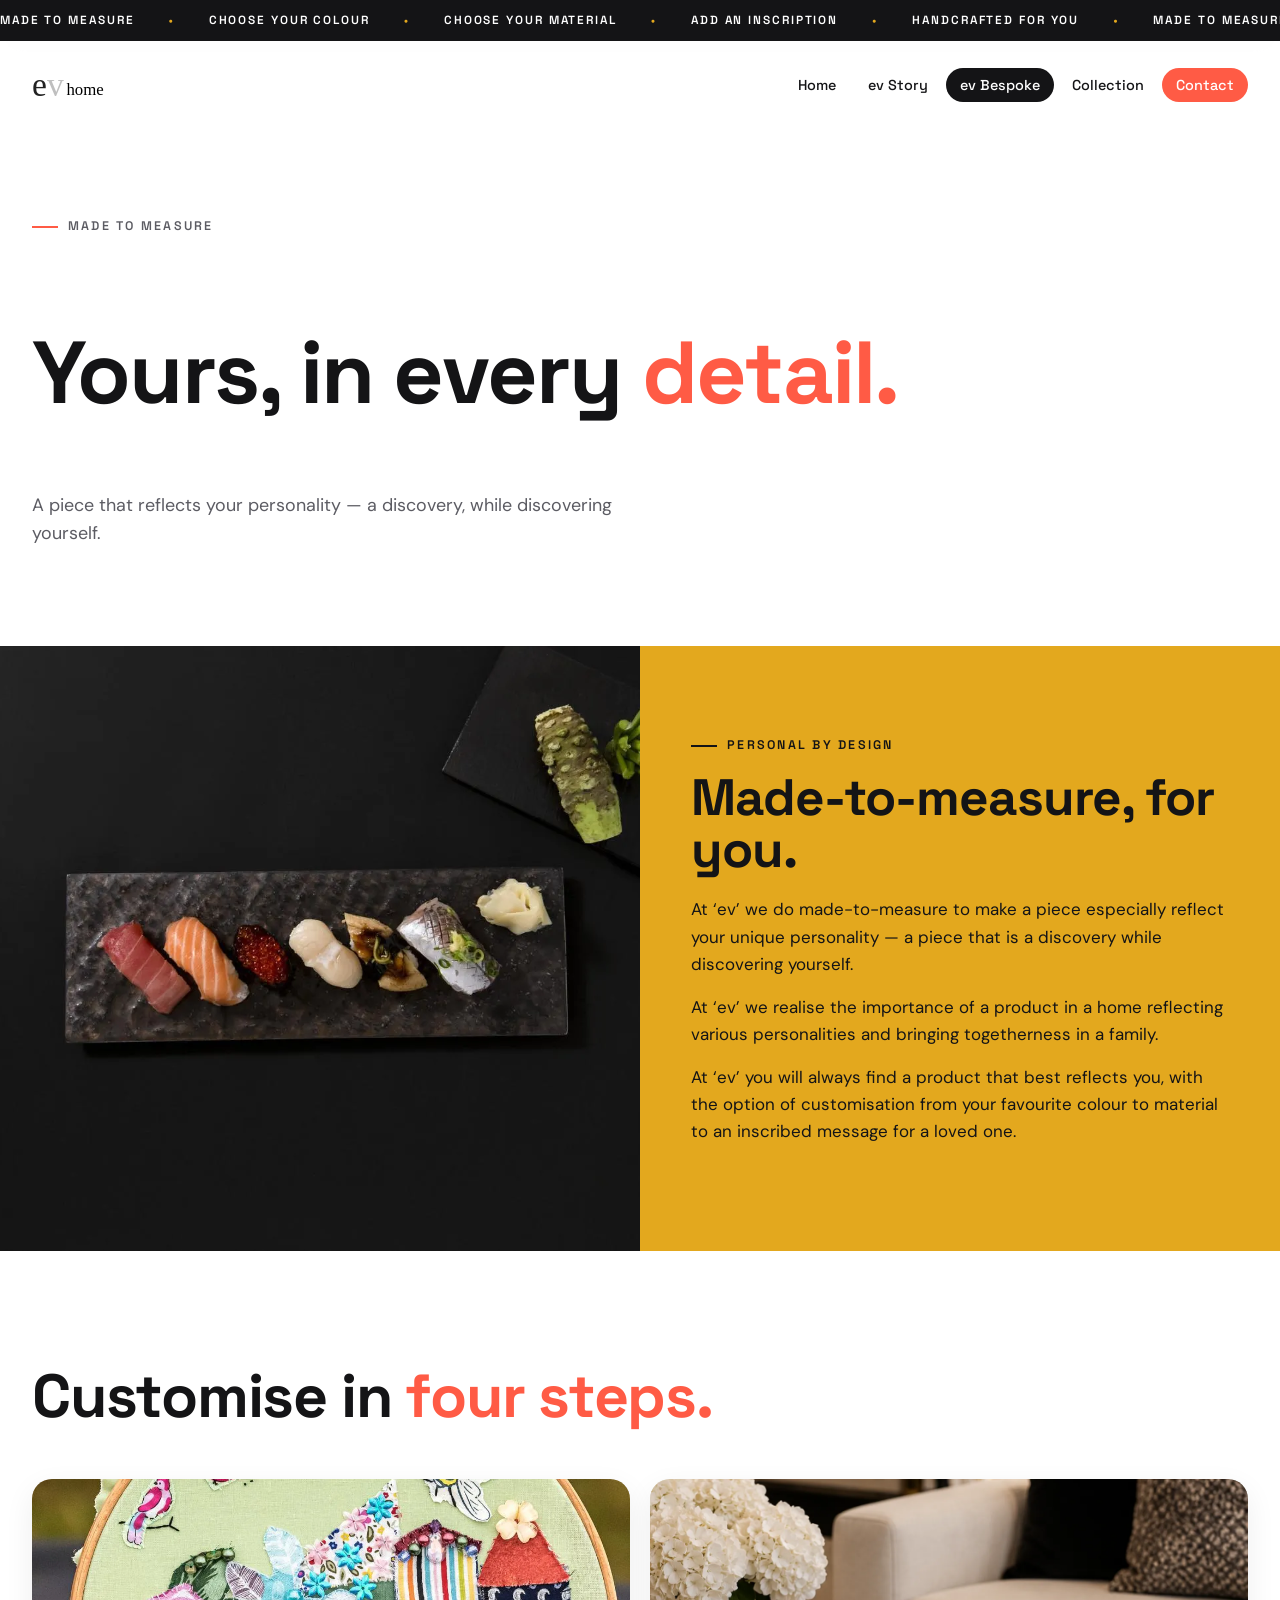
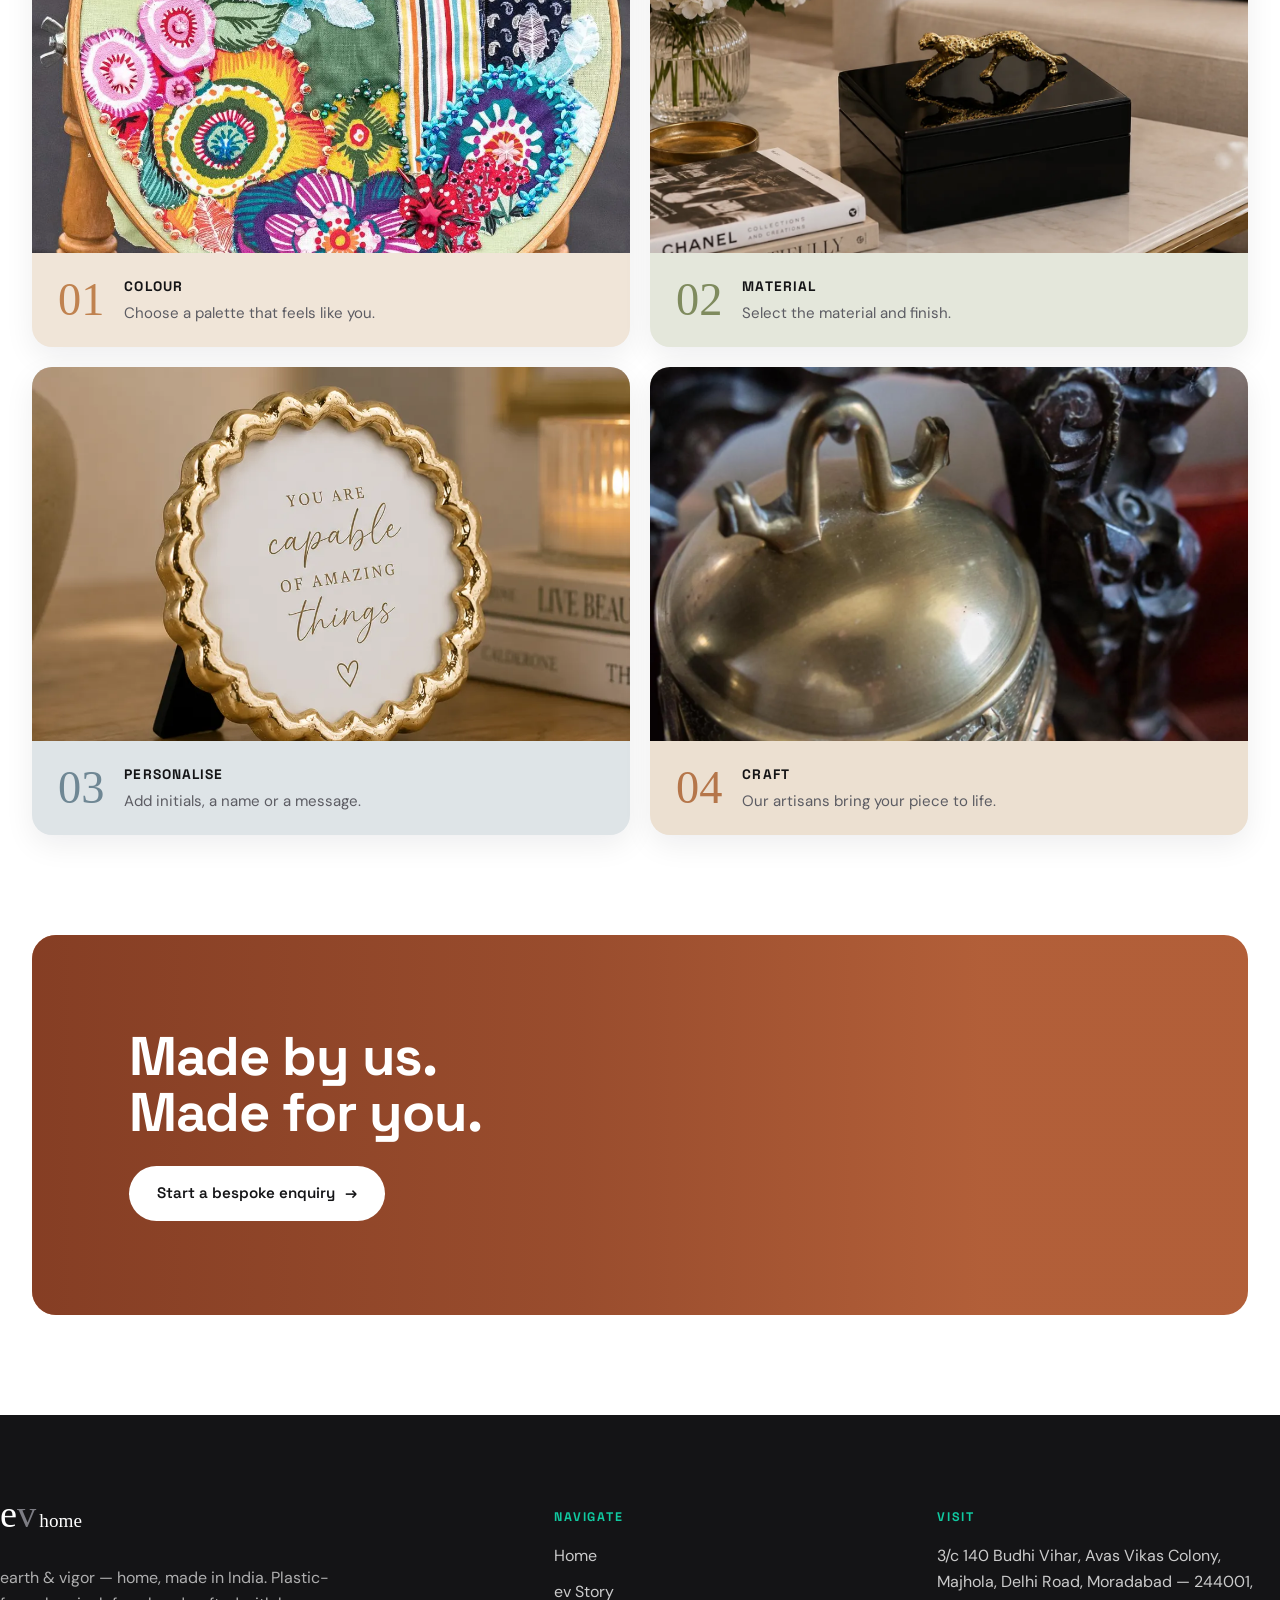
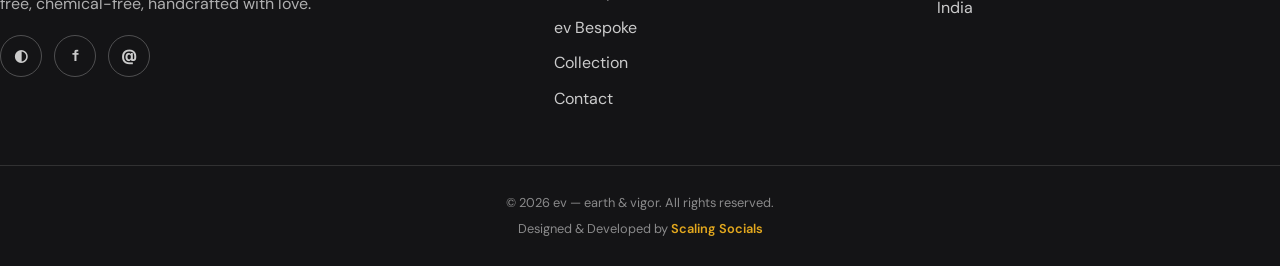
==== commit 1751ccce: "Redesign bespoke steps as 2x2 image cards (muted palette, reference copy) + new 'Made by us. Made fo" ====
--- a/bespoke.html
+++ b/bespoke.html
@@ -59,20 +59,34 @@
   <section>
     <div class="wrap">
       <div class="section-head reveal"><h2 class="section-title">Customise in <span class="mark">four steps.</span></h2></div>
-      <div class="steps">
-        <div class="step reveal"><p class="num">01</p><p class="label">Colour</p><p>Choose the finish that fits your space.</p></div>
-        <div class="step reveal d1"><p class="num">02</p><p class="label">Material</p><p>Select the material for your piece.</p></div>
-        <div class="step reveal d2"><p class="num">03</p><p class="label">Inscription</p><p>Add a message for someone you love.</p></div>
-        <div class="step reveal d3"><p class="num">04</p><p class="label">Craft</p><p>Our artisans handmake it, just for you.</p></div>
+      <div class="bsteps">
+        <div class="bstep reveal">
+          <div class="bstep-img" style="background-image:url('images/bespoke/step-01.webp')"></div>
+          <div class="bstep-body"><span class="bstep-num">01</span><div><p class="bstep-label">Colour</p><p class="bstep-desc">Choose a palette that feels like you.</p></div></div>
+        </div>
+        <div class="bstep reveal d1">
+          <div class="bstep-img" style="background-image:url('images/bespoke/step-02.webp')"></div>
+          <div class="bstep-body"><span class="bstep-num">02</span><div><p class="bstep-label">Material</p><p class="bstep-desc">Select the material and finish.</p></div></div>
+        </div>
+        <div class="bstep reveal d1">
+          <div class="bstep-img" style="background-image:url('images/bespoke/step-03.webp')"></div>
+          <div class="bstep-body"><span class="bstep-num">03</span><div><p class="bstep-label">Personalise</p><p class="bstep-desc">Add initials, a name or a message.</p></div></div>
+        </div>
+        <div class="bstep reveal d2">
+          <div class="bstep-img" style="background-image:url('images/bespoke/step-04.webp')"></div>
+          <div class="bstep-body"><span class="bstep-num">04</span><div><p class="bstep-label">Craft</p><p class="bstep-desc">Our artisans bring your piece to life.</p></div></div>
+        </div>
       </div>
     </div>
   </section>
 
   <section style="padding-top:0;">
     <div class="wrap">
-      <div class="cta bg-cobalt reveal" style="color:#fff;">
-        <h2>Start a bespoke enquiry.</h2>
-        <a class="btn" style="background:#fff;color:var(--ink);" href="contact.html">Enquire now <span class="arrow">→</span></a>
+      <div class="bcta reveal" style="background-image:url('images/bespoke/cta-bg.webp')">
+        <div class="bcta-inner">
+          <h2>Made by us.<br>Made for you.</h2>
+          <a class="btn" style="background:#fff;color:var(--ink);" href="contact.html">Start a bespoke enquiry <span class="arrow">→</span></a>
+        </div>
       </div>
     </div>
   </section>
--- a/css/style.css
+++ b/css/style.css
@@ -211,6 +211,37 @@
 .quotebar:hover .quotebar__track { animation-play-state: paused; }
 .quotebar span { font-family: var(--font-display); font-style: normal; font-weight: 600; font-size: clamp(1.05rem, 2.3vw, 1.55rem); display: inline-flex; align-items: center; gap: 60px; }
 .quotebar span::after { content: "✦"; color: var(--mustard); font-size: 0.6em; }
+
+/* ---------- Auto-scrolling media carousel ---------- */
+.caro-section { padding: 80px 0; overflow: hidden; }
+.caro-viewport {
+  width: 100%; overflow: hidden;
+  -webkit-mask-image: linear-gradient(90deg, transparent, #000 5%, #000 95%, transparent);
+  mask-image: linear-gradient(90deg, transparent, #000 5%, #000 95%, transparent);
+}
+.caro-track { display: flex; gap: 18px; width: max-content; animation: caro 55s linear infinite; will-change: transform; }
+.caro-viewport:hover .caro-track { animation-play-state: paused; }
+@keyframes caro { from { transform: translateX(0); } to { transform: translateX(-50%); } }
+.caro-card {
+  position: relative; flex: 0 0 auto; width: 266px; height: 354px;
+  border-radius: 18px; overflow: hidden; background: var(--bg-soft);
+  box-shadow: var(--shadow); transition: transform 0.3s ease;
+}
+.caro-card:hover { transform: translateY(-6px) scale(1.02); }
+.caro-card img, .caro-card video { width: 100%; height: 100%; object-fit: cover; display: block; }
+.caro-play {
+  position: absolute; inset: 0; display: grid; place-items: center;
+  color: #fff; background: rgba(20,20,22,0.28); transition: opacity 0.3s ease; pointer-events: none;
+}
+.caro-play span {
+  width: 54px; height: 54px; border-radius: 50%; display: grid; place-items: center;
+  background: var(--mustard); color: var(--ink); font-size: 1.1rem; padding-left: 3px;
+}
+.caro-video:hover .caro-play { opacity: 0; }
+@media (max-width: 560px) {
+  .caro-card { width: 200px; height: 280px; }
+  .caro-section { padding: 60px 0; }
+}
 
 /* ---------- Image with mustard border ---------- */
 .framed-mustard { border: 10px solid var(--mustard); border-radius: var(--radius); overflow: hidden; box-shadow: var(--shadow); }
@@ -296,6 +327,29 @@
 .step .num { font-family: var(--font-display); font-weight: 700; font-size: 2.2rem; }
 .step .label { font-family: var(--font-display); font-weight: 700; font-size: 1.2rem; margin: 6px 0 6px; }
 .step p { margin: 0; font-size: 0.92rem; }
+
+/* ---------- Bespoke: image step cards (2x2) ---------- */
+.bsteps { display: grid; grid-template-columns: 1fr 1fr; gap: 20px; }
+.bstep { border-radius: 20px; overflow: hidden; background: #f4ede3; box-shadow: 0 10px 30px rgba(20,20,22,0.07); transition: transform 0.28s ease, box-shadow 0.28s ease; }
+.bstep:hover { transform: translateY(-5px); box-shadow: var(--shadow); }
+.bstep-img { aspect-ratio: 16 / 10; background-size: cover; background-position: center; }
+.bstep-body { display: flex; align-items: center; gap: 20px; padding: 22px 26px; }
+.bstep-num { font-family: "Times New Roman", Georgia, serif; font-size: 2.9rem; line-height: 1; font-weight: 400; flex: none; }
+.bstep-label { font-family: var(--font-display); font-weight: 700; text-transform: uppercase; letter-spacing: 0.08em; font-size: 0.86rem; margin: 0; }
+.bstep-desc { color: var(--ink-soft); font-size: 0.94rem; margin: 4px 0 0; }
+/* muted reference palette */
+.bstep:nth-child(1) { background: #f0e5d8; } .bstep:nth-child(1) .bstep-num { color: #c0824f; }
+.bstep:nth-child(2) { background: #e4e7db; } .bstep:nth-child(2) .bstep-num { color: #7f8b5e; }
+.bstep:nth-child(3) { background: #dee4e7; } .bstep:nth-child(3) .bstep-num { color: #6f8794; }
+.bstep:nth-child(4) { background: #ece0d1; } .bstep:nth-child(4) .bstep-num { color: #b5764a; }
+@media (max-width: 640px) { .bsteps { grid-template-columns: 1fr; } }
+
+/* ---------- Bespoke: new CTA with background image ---------- */
+.bcta { position: relative; border-radius: 24px; overflow: hidden; min-height: 380px; display: flex; align-items: center; background-color: #b5613a; background-size: cover; background-position: center; }
+.bcta::before { content: ""; position: absolute; inset: 0; background: linear-gradient(90deg, rgba(120,52,30,0.78) 0%, rgba(120,52,30,0.45) 45%, rgba(120,52,30,0.05) 78%); }
+.bcta-inner { position: relative; padding: 60px 8%; color: #fff; max-width: 560px; }
+.bcta-inner h2 { color: #fff; font-size: clamp(2.1rem, 4.4vw, 3.4rem); margin: 0 0 26px; }
+@media (max-width: 560px) { .bcta { min-height: 320px; } .bcta::before { background: linear-gradient(180deg, rgba(120,52,30,0.5), rgba(120,52,30,0.82)); } }
 
 /* ---------- Page hero (inner) ---------- */
 .page-hero { padding: 80px 0; }
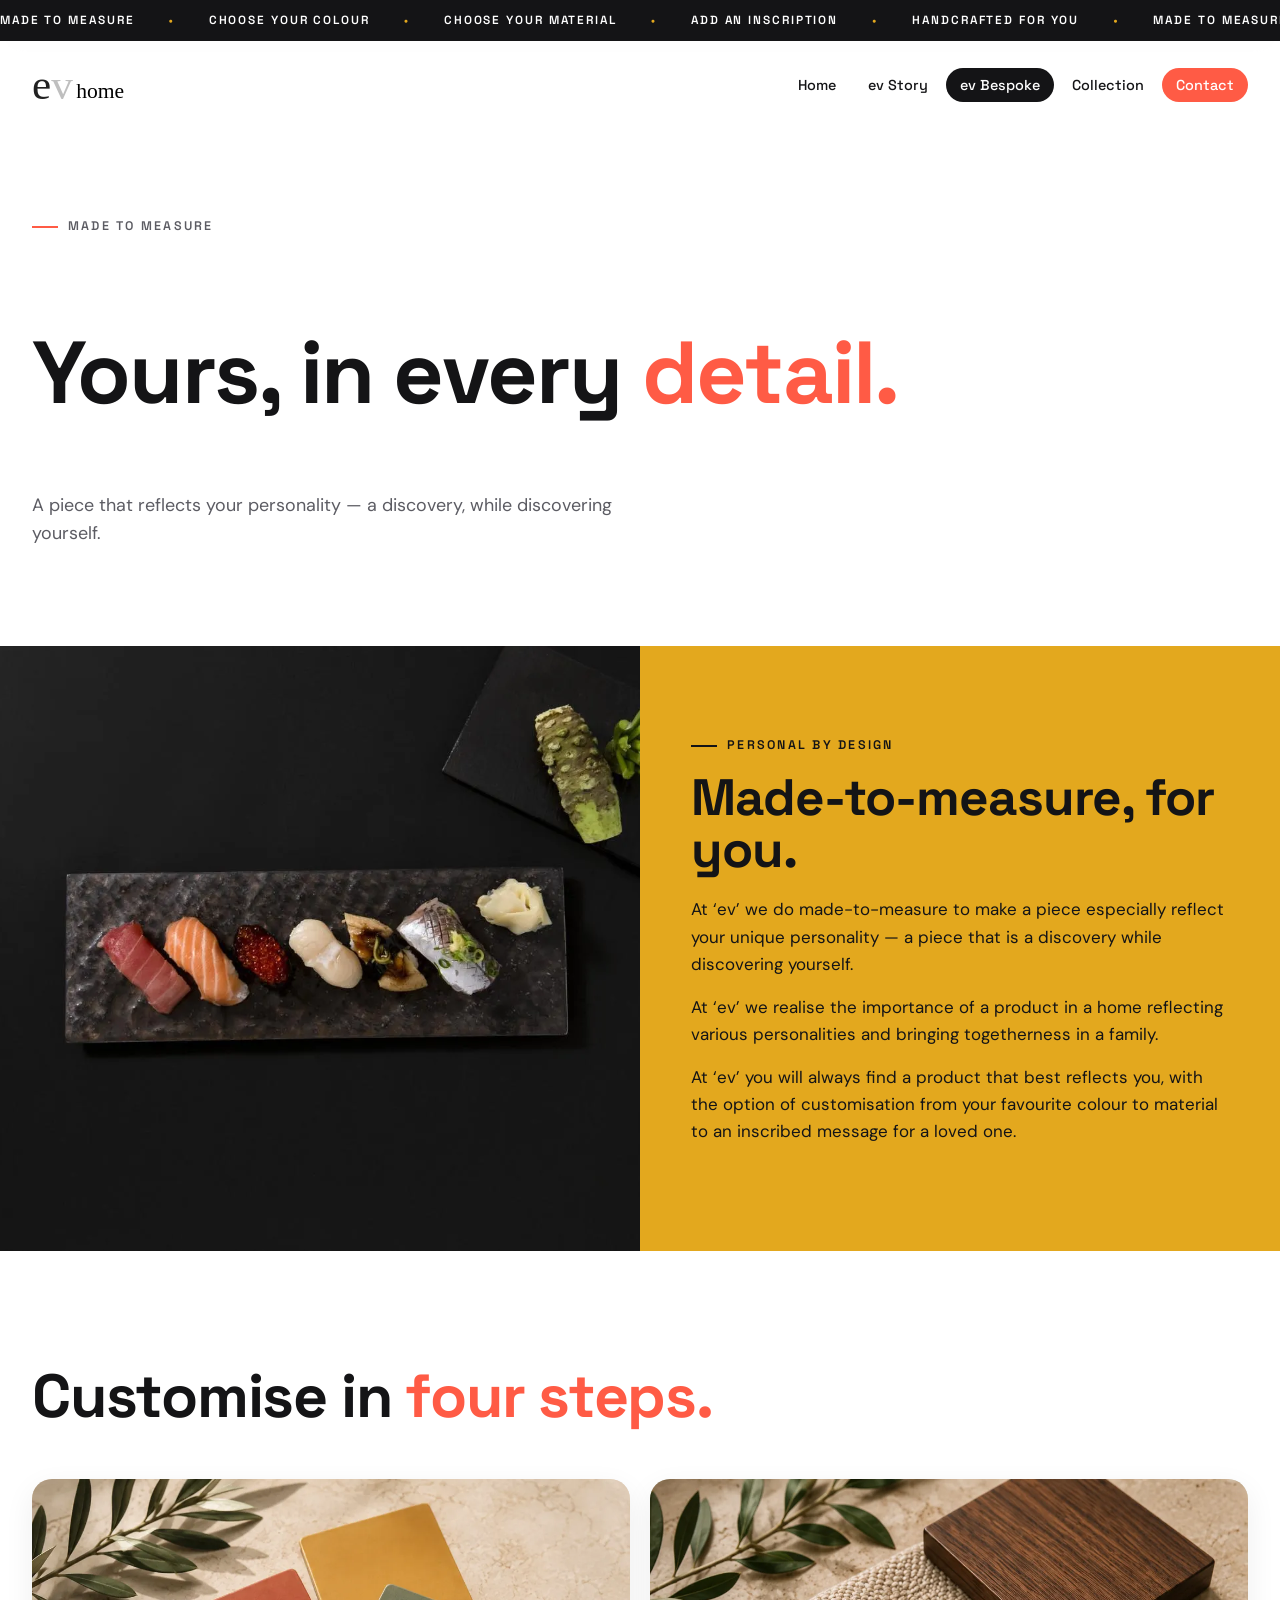
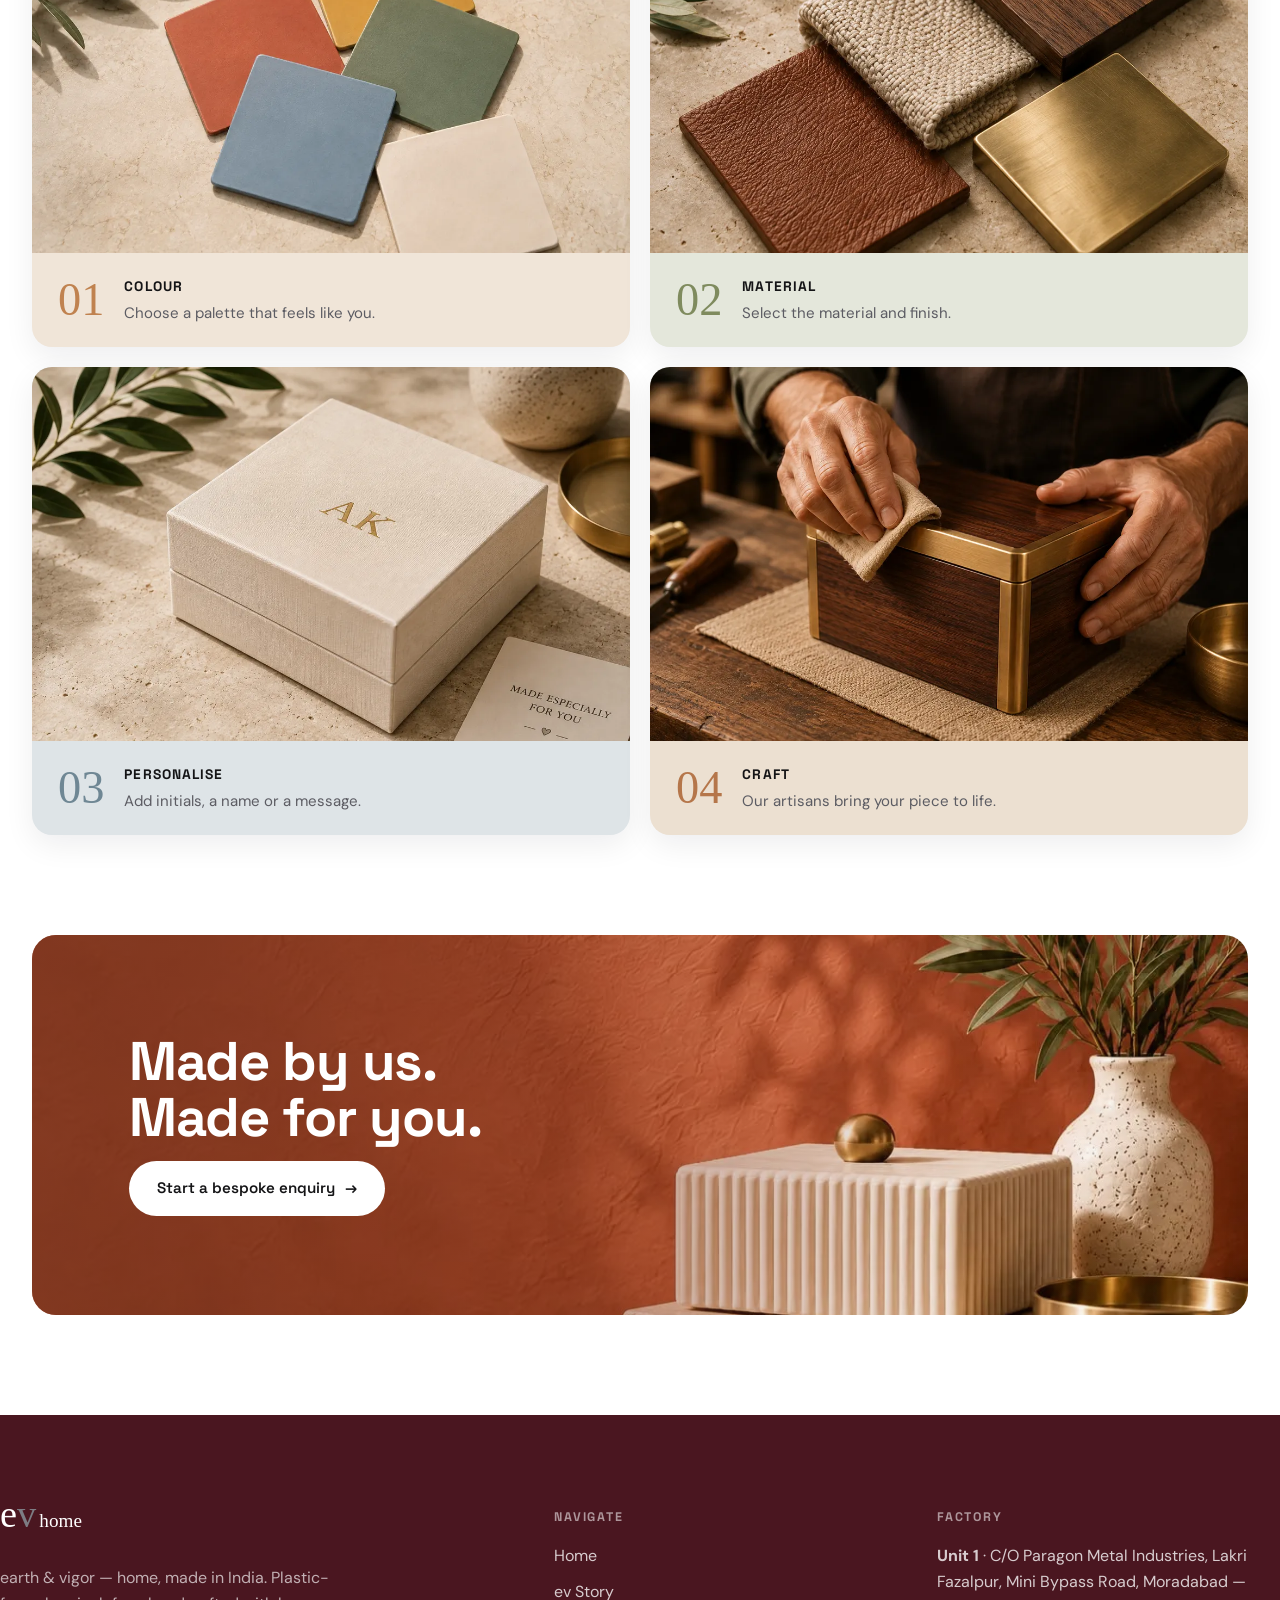
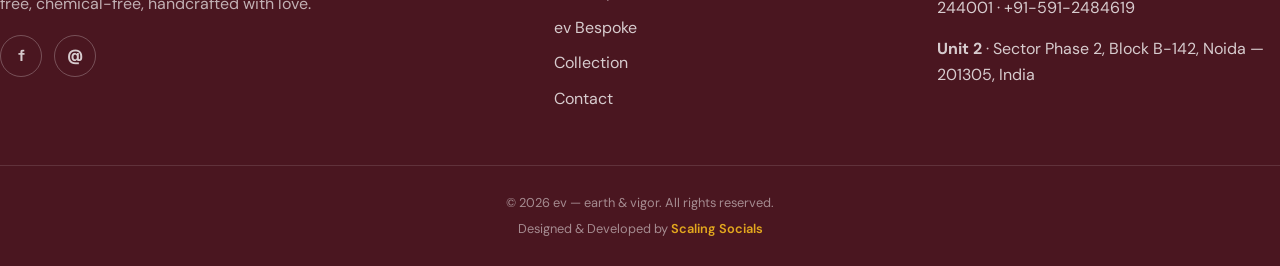
==== commit 71f813e3: "Footer: maroon colour (#4a1620); replace address with both factory units; social links reduced to Fa" ====
--- a/bespoke.html
+++ b/bespoke.html
@@ -97,7 +97,7 @@
     <div>
       <p class="brand"><span class="logo-e">e</span><span class="logo-v">v</span><span class="logo-home">home</span></p>
       <p class="tag">earth &amp; vigor — home, made in India. Plastic-free, chemical-free, handcrafted with love.</p>
-      <div class="social"><a href="#" aria-label="Instagram">◐</a><a href="#" aria-label="Facebook">f</a><a href="#" aria-label="Email">@</a></div>
+      <div class="social"><a href="#" aria-label="Facebook">f</a><a href="mailto:adi@evhome.in" aria-label="Email">@</a></div>
     </div>
     <div>
       <p class="col-title">Navigate</p>
@@ -110,8 +110,9 @@
       </ul>
     </div>
     <div>
-      <p class="col-title">Visit</p>
-      <p>3/c 140 Budhi Vihar, Avas Vikas Colony, Majhola, Delhi Road, Moradabad — 244001, India</p>
+      <p class="col-title">Factory</p>
+      <p><strong>Unit 1</strong> · C/O Paragon Metal Industries, Lakri Fazalpur, Mini Bypass Road, Moradabad — 244001 · +91-591-2484619</p>
+      <p style="margin-top:10px;"><strong>Unit 2</strong> · Sector Phase 2, Block B-142, Noida — 201305, India</p>
     </div>
   </div>
   <div class="footer-bottom">
--- a/css/style.css
+++ b/css/style.css
@@ -86,7 +86,7 @@
 .site-header.scrolled { border-color: var(--line); box-shadow: 0 6px 24px rgba(20, 20, 22, 0.05); }
 .site-header .wrap { display: flex; align-items: center; justify-content: space-between; height: 88px; }
 
-.logo { font-family: var(--font-logo); font-size: 2.1rem; line-height: 1; display: inline-flex; align-items: baseline; }
+.logo { font-family: var(--font-logo); font-size: 2.7rem; line-height: 1; display: inline-flex; align-items: baseline; }
 .logo-e { color: var(--logo-e); }
 .logo-v { color: var(--logo-v); }
 .logo-home { font-family: var(--font-logo); font-size: 0.5em; color: #000; margin-left: 0.16em; align-self: flex-end; padding-bottom: 0.16em; }
@@ -253,6 +253,23 @@
 .testimonial q { display: block; font-family: var(--font-display); font-style: italic; font-weight: 500; font-size: clamp(1.6rem, 4vw, 2.8rem); line-height: 1.3; max-width: 22ch; margin: 22px auto; }
 .testimonial .by { font-family: var(--font-display); font-weight: 700; font-size: 1.05rem; }
 .testimonial .role { color: var(--ink-soft); font-size: 0.9rem; }
+
+/* ---------- Testimonial / review (photo + quote) ---------- */
+.review { display: grid; grid-template-columns: 0.82fr 1.18fr; gap: 56px; align-items: center; }
+.review-photo { position: relative; width: 100%; max-width: 340px; }
+.review-photo img { position: relative; z-index: 2; width: 100%; aspect-ratio: 4 / 5; object-fit: cover; object-position: center 18%; border-radius: 22px; box-shadow: var(--shadow); display: block; }
+.review-blob { position: absolute; z-index: 1; top: -18px; right: -18px; width: 72%; height: 72%; background: var(--mustard); border-radius: 22px; }
+.review-badge { position: absolute; z-index: 3; left: -16px; bottom: 26px; width: 58px; height: 58px; border-radius: 16px; background: var(--ink); color: var(--mustard); display: grid; place-items: center; font-family: var(--font-display); font-weight: 700; font-size: 2.1rem; line-height: 0; padding-top: 14px; }
+.review-stars { color: var(--mustard); font-size: 1.25rem; letter-spacing: 5px; margin: 14px 0 18px; }
+.review-quote { font-family: var(--font-display); font-style: italic; font-weight: 500; font-size: clamp(1.4rem, 2.9vw, 2.25rem); line-height: 1.34; margin: 0 0 26px; border: 0; padding: 0; }
+.review-name { font-family: var(--font-display); font-weight: 700; font-size: 1.12rem; margin: 0; }
+.review-role { color: var(--ink-soft); font-size: 0.92rem; margin: 3px 0 0; }
+@media (max-width: 820px) {
+  .review { grid-template-columns: 1fr; gap: 34px; }
+  .review-photo { max-width: 280px; margin: 0 auto; }
+  .review-body { text-align: center; }
+  .review-body .eyebrow { justify-content: center; }
+}
 
 /* ---------- ev story split (white text + image collage) ---------- */
 .split-story { display: grid; grid-template-columns: 1fr 1.05fr; gap: 44px; align-items: center; }
@@ -348,7 +365,10 @@
 .bcta { position: relative; border-radius: 24px; overflow: hidden; min-height: 380px; display: flex; align-items: center; background-color: #b5613a; background-size: cover; background-position: center; }
 .bcta::before { content: ""; position: absolute; inset: 0; background: linear-gradient(90deg, rgba(120,52,30,0.78) 0%, rgba(120,52,30,0.45) 45%, rgba(120,52,30,0.05) 78%); }
 .bcta-inner { position: relative; padding: 60px 8%; color: #fff; max-width: 560px; }
-.bcta-inner h2 { color: #fff; font-size: clamp(2.1rem, 4.4vw, 3.4rem); margin: 0 0 26px; }
+.bcta-inner .eyebrow { color: #fff; margin-bottom: 14px; }
+.bcta-inner .eyebrow::before { background: #fff; }
+.bcta-inner h2 { color: #fff; font-size: clamp(2.1rem, 4.4vw, 3.4rem); margin: 0 0 16px; }
+.bcta-inner p { color: rgba(255,255,255,0.9); font-size: 1.02rem; margin: 0 0 26px; max-width: 34ch; }
 @media (max-width: 560px) { .bcta { min-height: 320px; } .bcta::before { background: linear-gradient(180deg, rgba(120,52,30,0.5), rgba(120,52,30,0.82)); } }
 
 /* ---------- Page hero (inner) ---------- */
@@ -392,18 +412,30 @@
 .cta { border-radius: var(--radius); padding: 70px 8%; text-align: center; }
 .cta h2 { font-size: clamp(2rem, 5vw, 3.6rem); margin: 0 0 26px; }
 
+/* ---------- Certifications: scrolling logo marquee ---------- */
+.cert-marquee {
+  width: 100%; overflow: hidden;
+  -webkit-mask-image: linear-gradient(90deg, transparent, #000 6%, #000 94%, transparent);
+  mask-image: linear-gradient(90deg, transparent, #000 6%, #000 94%, transparent);
+}
+.cert-track { display: flex; align-items: center; width: max-content; animation: marquee 42s linear infinite; will-change: transform; }
+.cert-marquee:hover .cert-track { animation-play-state: paused; }
+.cert-track img { height: 112px; width: auto; flex: 0 0 auto; object-fit: contain; margin-right: 68px; transition: transform 0.3s ease; }
+.cert-track img:hover { transform: scale(1.08); }
+@media (max-width: 560px) { .cert-track img { height: 84px; margin-right: 44px; } }
+
 /* ---------- Certifications ---------- */
 .badges { display: flex; gap: 14px; flex-wrap: wrap; justify-content: center; }
 .badge { display: inline-flex; align-items: center; gap: 9px; padding: 12px 20px; border-radius: 999px; background: #fff; border: 2px solid var(--ink); font-family: var(--font-display); font-weight: 600; font-size: 0.85rem; }
 .badge span { font-size: 1.1rem; }
 
 /* ---------- Footer ---------- */
-.site-footer { background: var(--ink); color: #fff; }
+.site-footer { background: #4a1620; color: #fff; }
 .footer-grid { display: grid; grid-template-columns: 1.5fr 1fr 1fr; gap: 40px; padding: 80px 0 44px; }
 .footer-grid .brand { font-family: var(--font-logo); font-size: 2.4rem; line-height: 1; display: inline-flex; align-items: baseline; margin: 0 0 16px; }
 .footer-grid .brand .logo-e { color: #fff; } .footer-grid .brand .logo-v { color: #7d7d84; } .footer-grid .brand .logo-home { color: #fff; }
 .footer-grid .tag { color: rgba(255,255,255,0.66); max-width: 32ch; }
-.footer-grid .col-title { font-family: var(--font-display); font-weight: 700; font-size: 0.78rem; letter-spacing: 0.14em; text-transform: uppercase; color: var(--mint); margin-bottom: 16px; }
+.footer-grid .col-title { font-family: var(--font-display); font-weight: 700; font-size: 0.78rem; letter-spacing: 0.14em; text-transform: uppercase; color: rgba(255,255,255,0.55); margin-bottom: 16px; }
 .footer-grid ul { list-style: none; margin: 0; padding: 0; }
 .footer-grid li { margin-bottom: 10px; }
 .footer-grid a, .footer-grid p { color: rgba(255,255,255,0.78); }
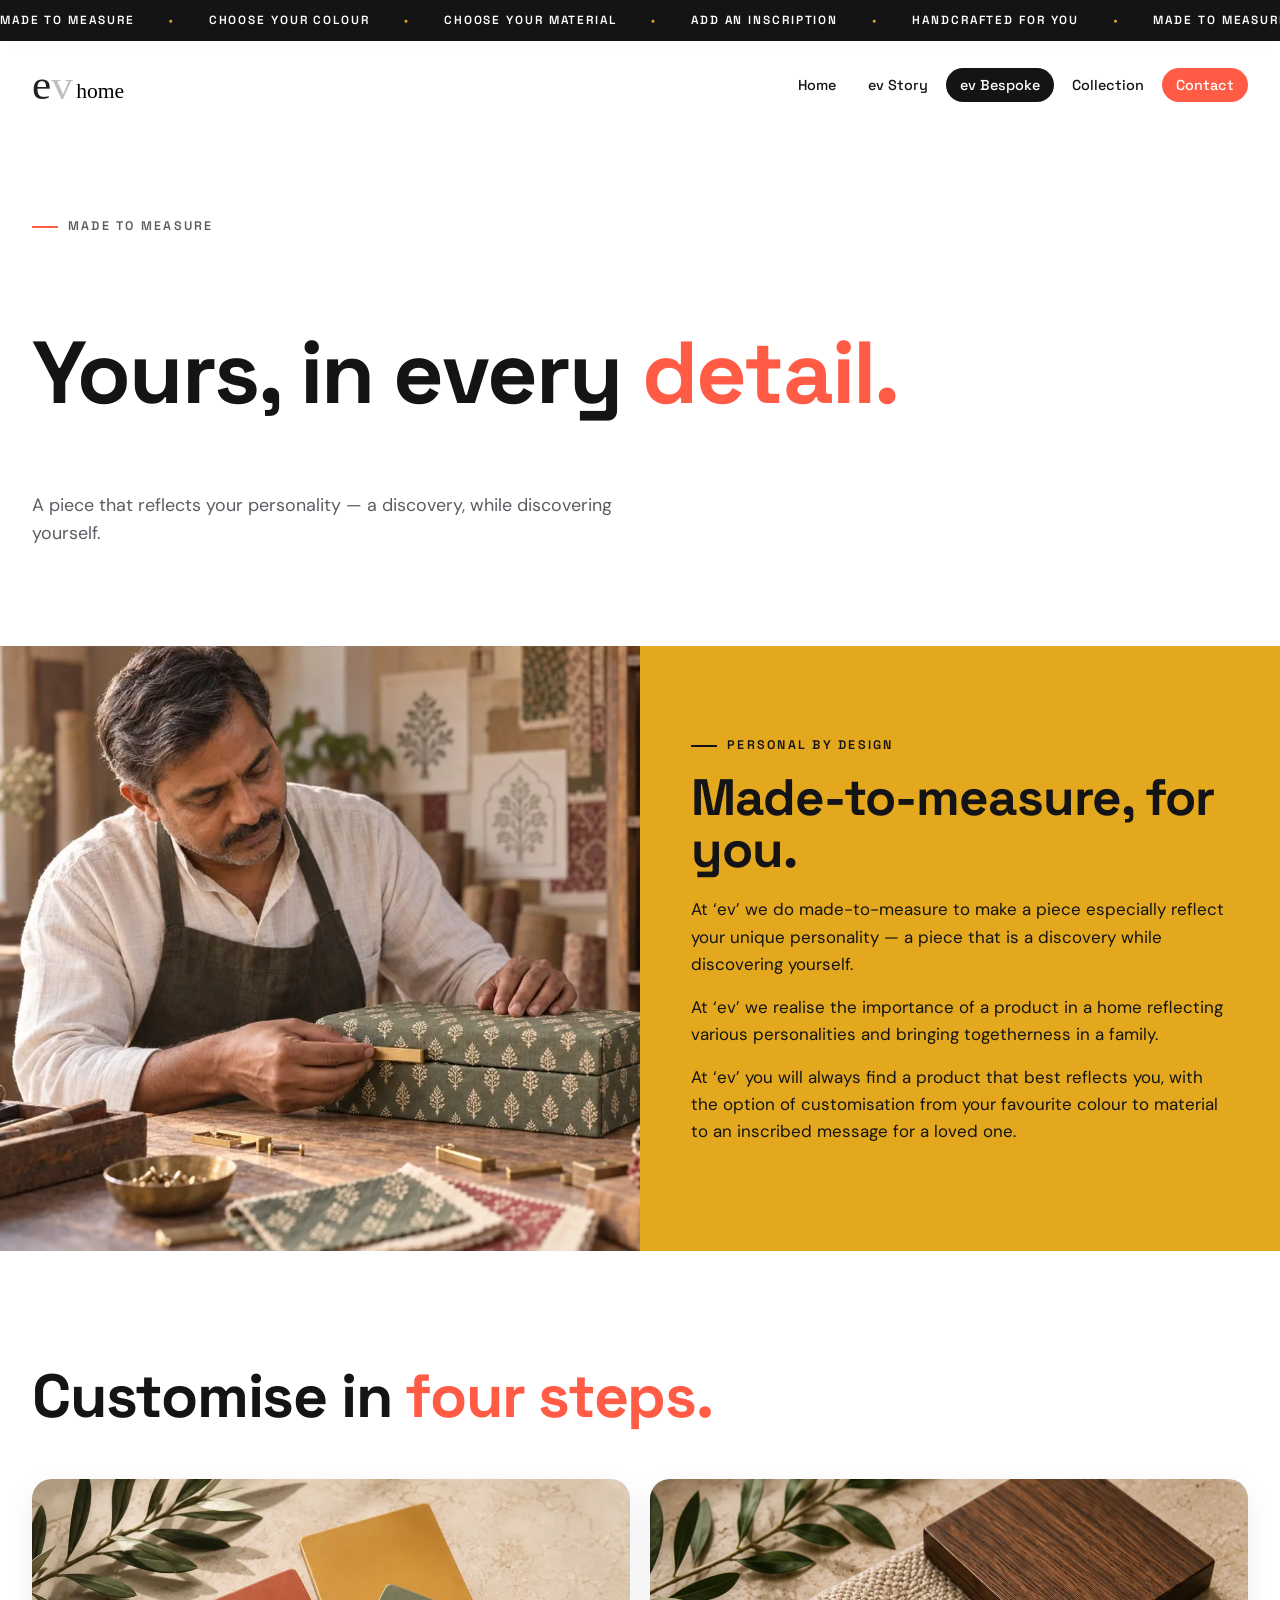
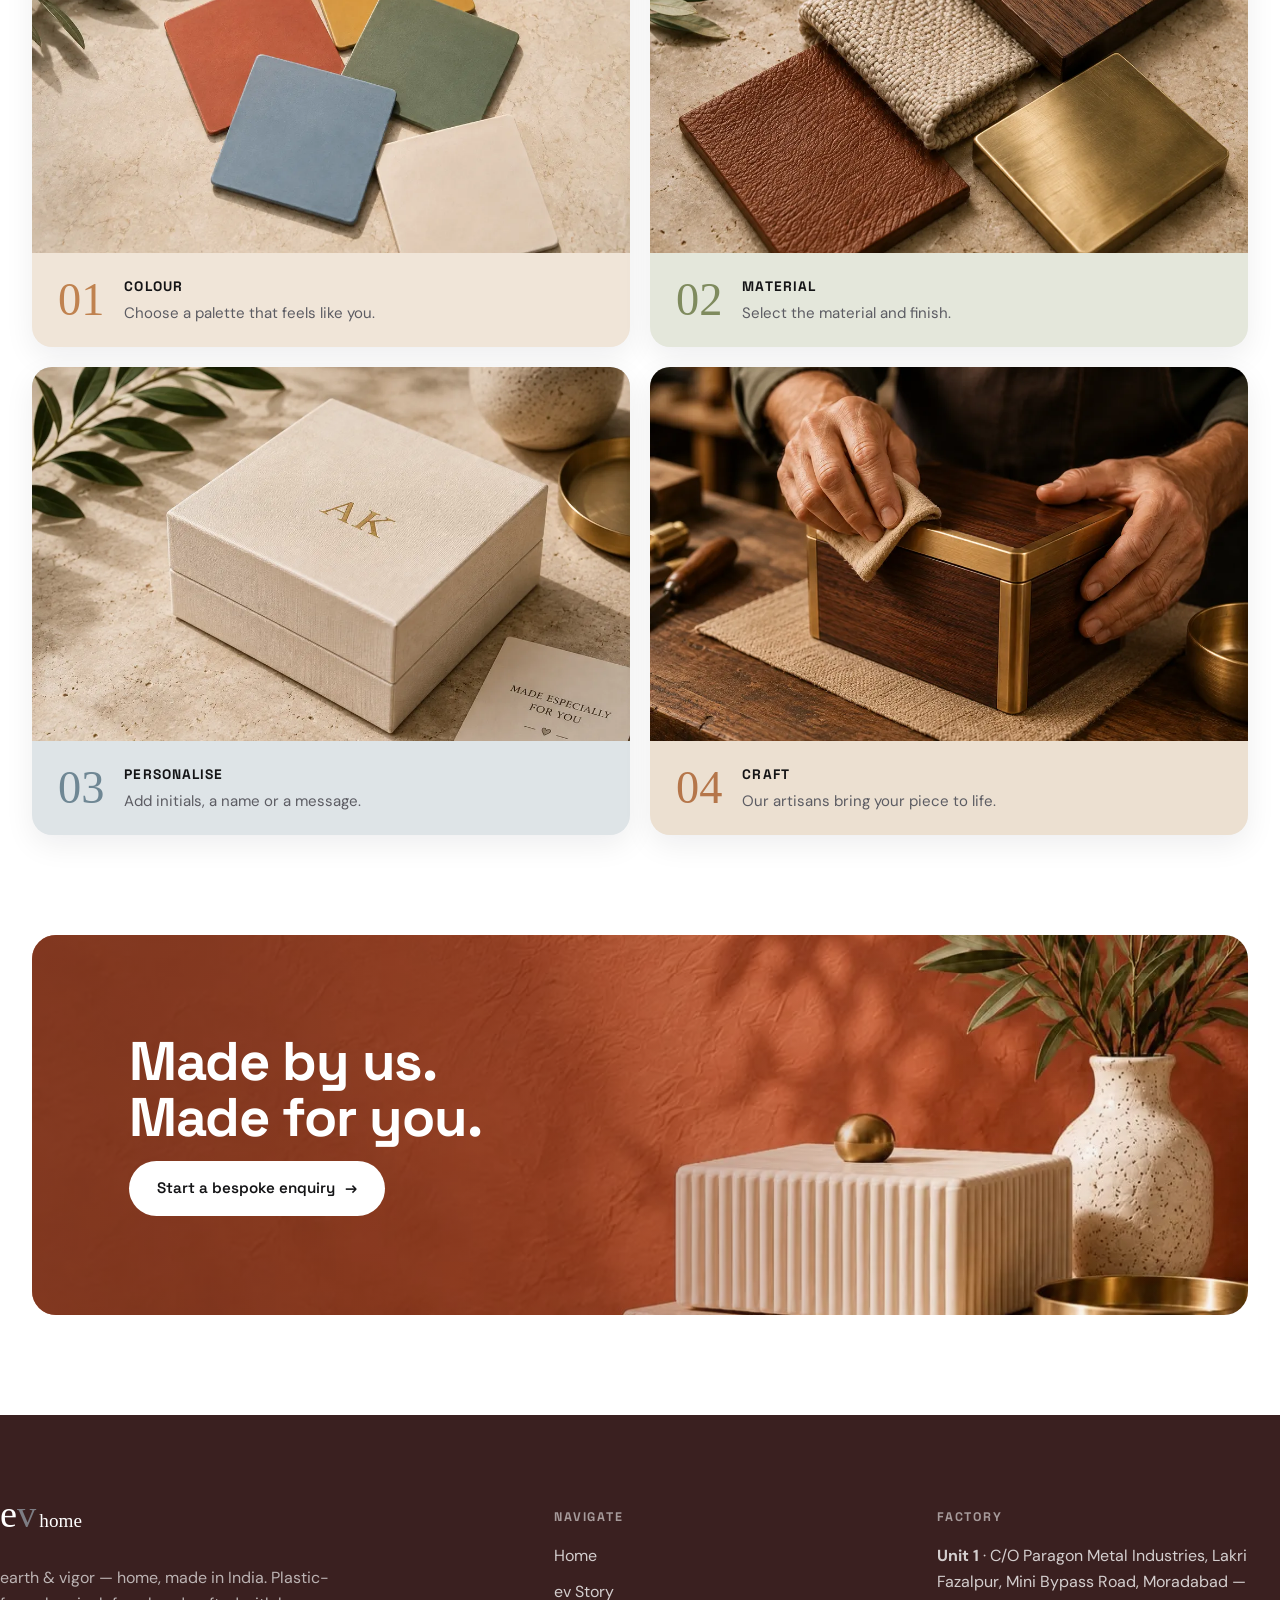
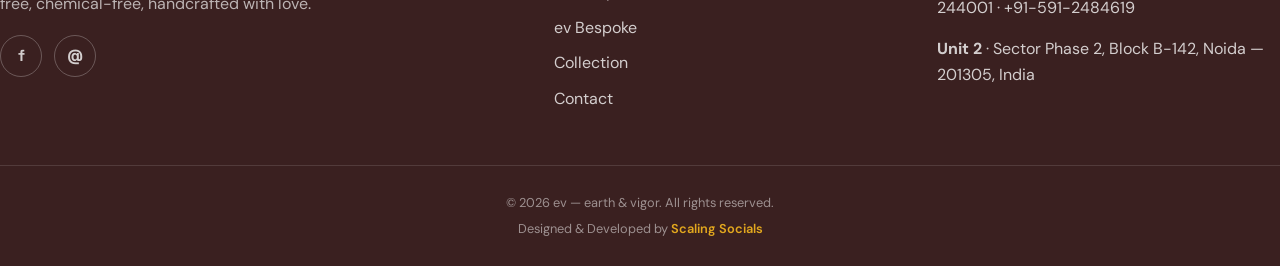
==== commit d02201e0: "Bespoke: 'Personal by design' panel now a 3-image cross-fade slider (replaces single image); footer " ====
--- a/bespoke.html
+++ b/bespoke.html
@@ -45,7 +45,11 @@
 
   <section style="padding:0;">
     <div class="panel-grid">
-      <div class="panel-media" style="background-image:url('images/story/table-setting.webp');"></div>
+      <div class="panel-media panel-slider" aria-hidden="true">
+        <div class="pslide" style="background-image:url('images/bespoke/bespoke-1.webp')"></div>
+        <div class="pslide" style="background-image:url('images/bespoke/bespoke-2.webp')"></div>
+        <div class="pslide" style="background-image:url('images/bespoke/bespoke-3.webp')"></div>
+      </div>
       <div class="panel-color bg-mustard reveal">
         <span class="eyebrow">Personal by design</span>
         <h2>Made-to-measure, for you.</h2>
--- a/css/style.css
+++ b/css/style.css
@@ -305,6 +305,9 @@
 .panel-color h2 { font-size: clamp(2rem, 4vw, 3.2rem); margin: 16px 0 20px; }
 .panel-color p { font-size: 1.06rem; margin: 0 0 16px; }
 .panel-media { min-height: 420px; background-size: cover; background-position: center; }
+.panel-slider { position: relative; overflow: hidden; }
+.panel-slider .pslide { position: absolute; inset: 0; background-size: cover; background-position: center; opacity: 0; transition: opacity 1.1s ease; }
+.panel-slider .pslide.active { opacity: 1; }
 .bg-coral { background: var(--coral); color: #fff; } .bg-coral .eyebrow, .bg-coral .eyebrow::before { color: #fff; }
 .bg-mint { background: var(--mint); } .bg-yellow { background: var(--yellow); }
 .bg-cobalt { background: var(--cobalt); color: #fff; } .bg-cobalt .eyebrow { color: #fff; } .bg-cobalt .eyebrow::before { background: var(--yellow); }
@@ -430,7 +433,7 @@
 .badge span { font-size: 1.1rem; }
 
 /* ---------- Footer ---------- */
-.site-footer { background: #4a1620; color: #fff; }
+.site-footer { background: #3a2020; color: #fff; }
 .footer-grid { display: grid; grid-template-columns: 1.5fr 1fr 1fr; gap: 40px; padding: 80px 0 44px; }
 .footer-grid .brand { font-family: var(--font-logo); font-size: 2.4rem; line-height: 1; display: inline-flex; align-items: baseline; margin: 0 0 16px; }
 .footer-grid .brand .logo-e { color: #fff; } .footer-grid .brand .logo-v { color: #7d7d84; } .footer-grid .brand .logo-home { color: #fff; }
